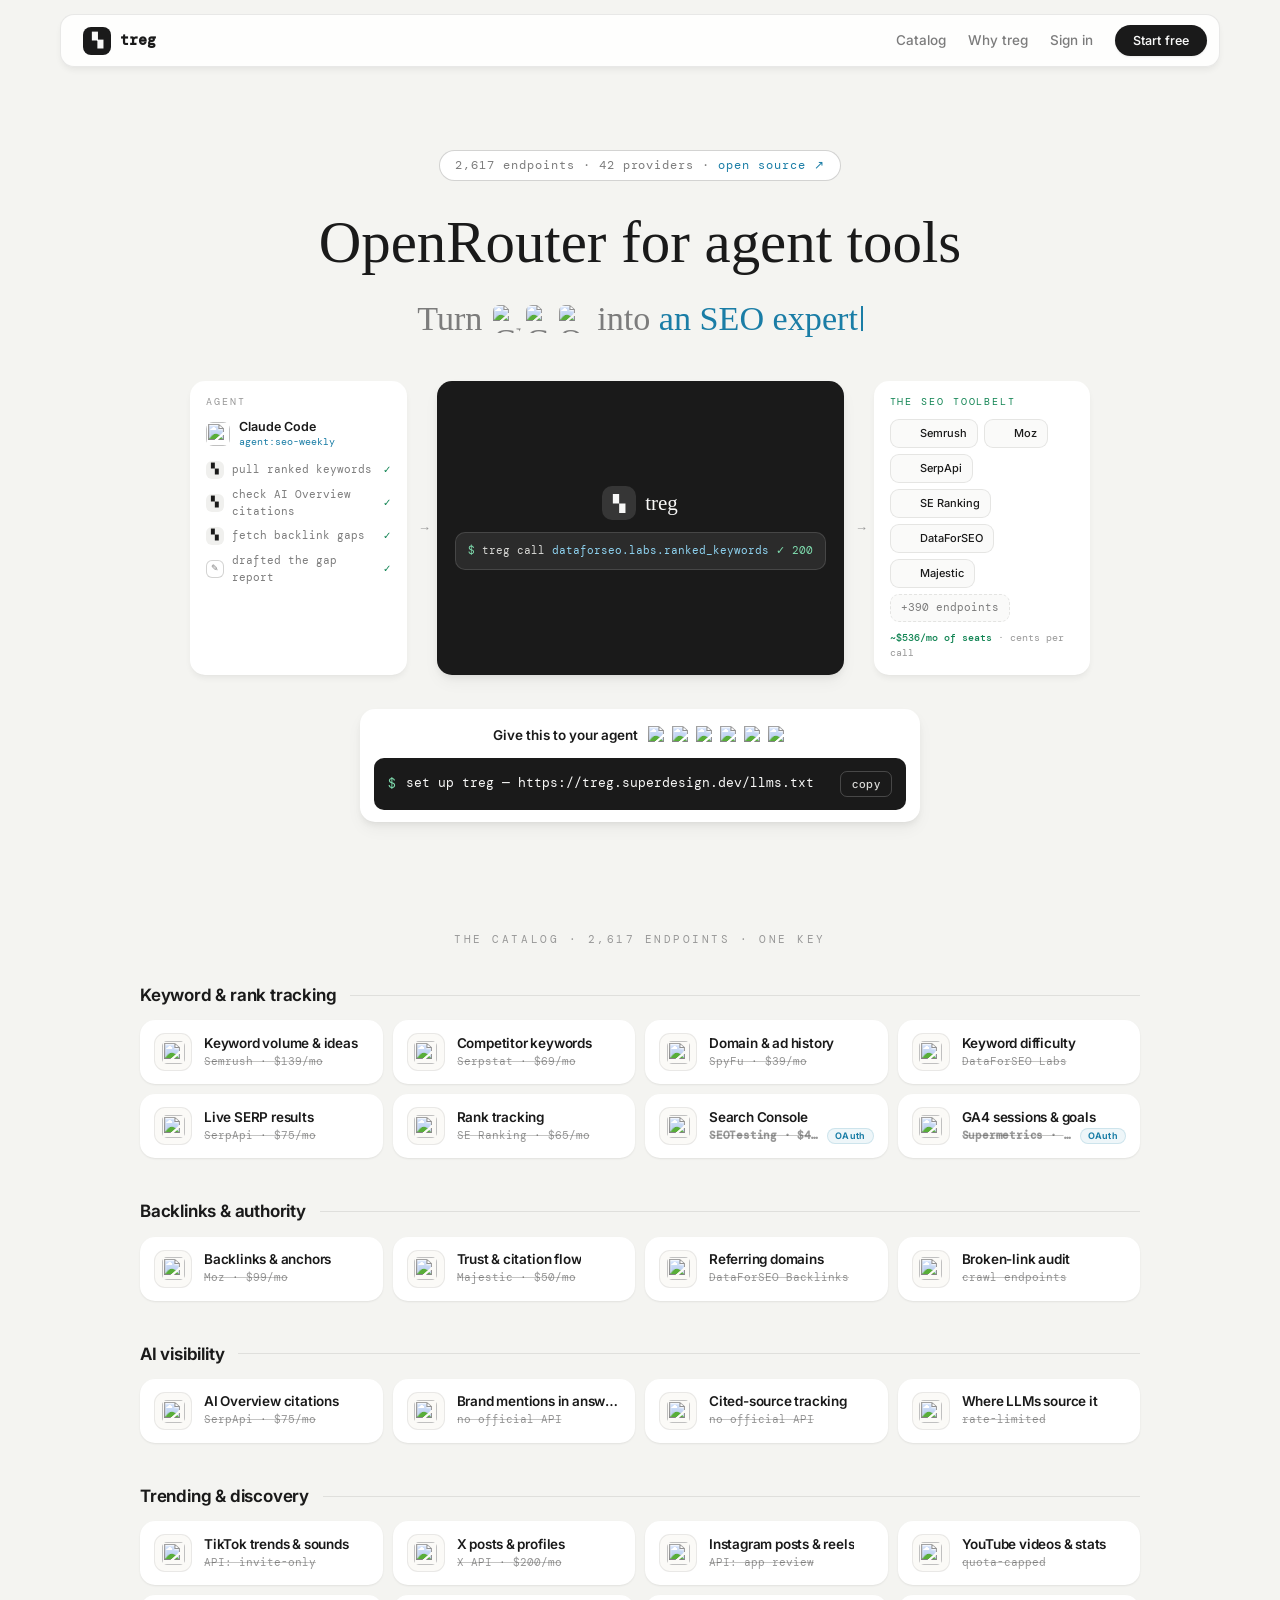
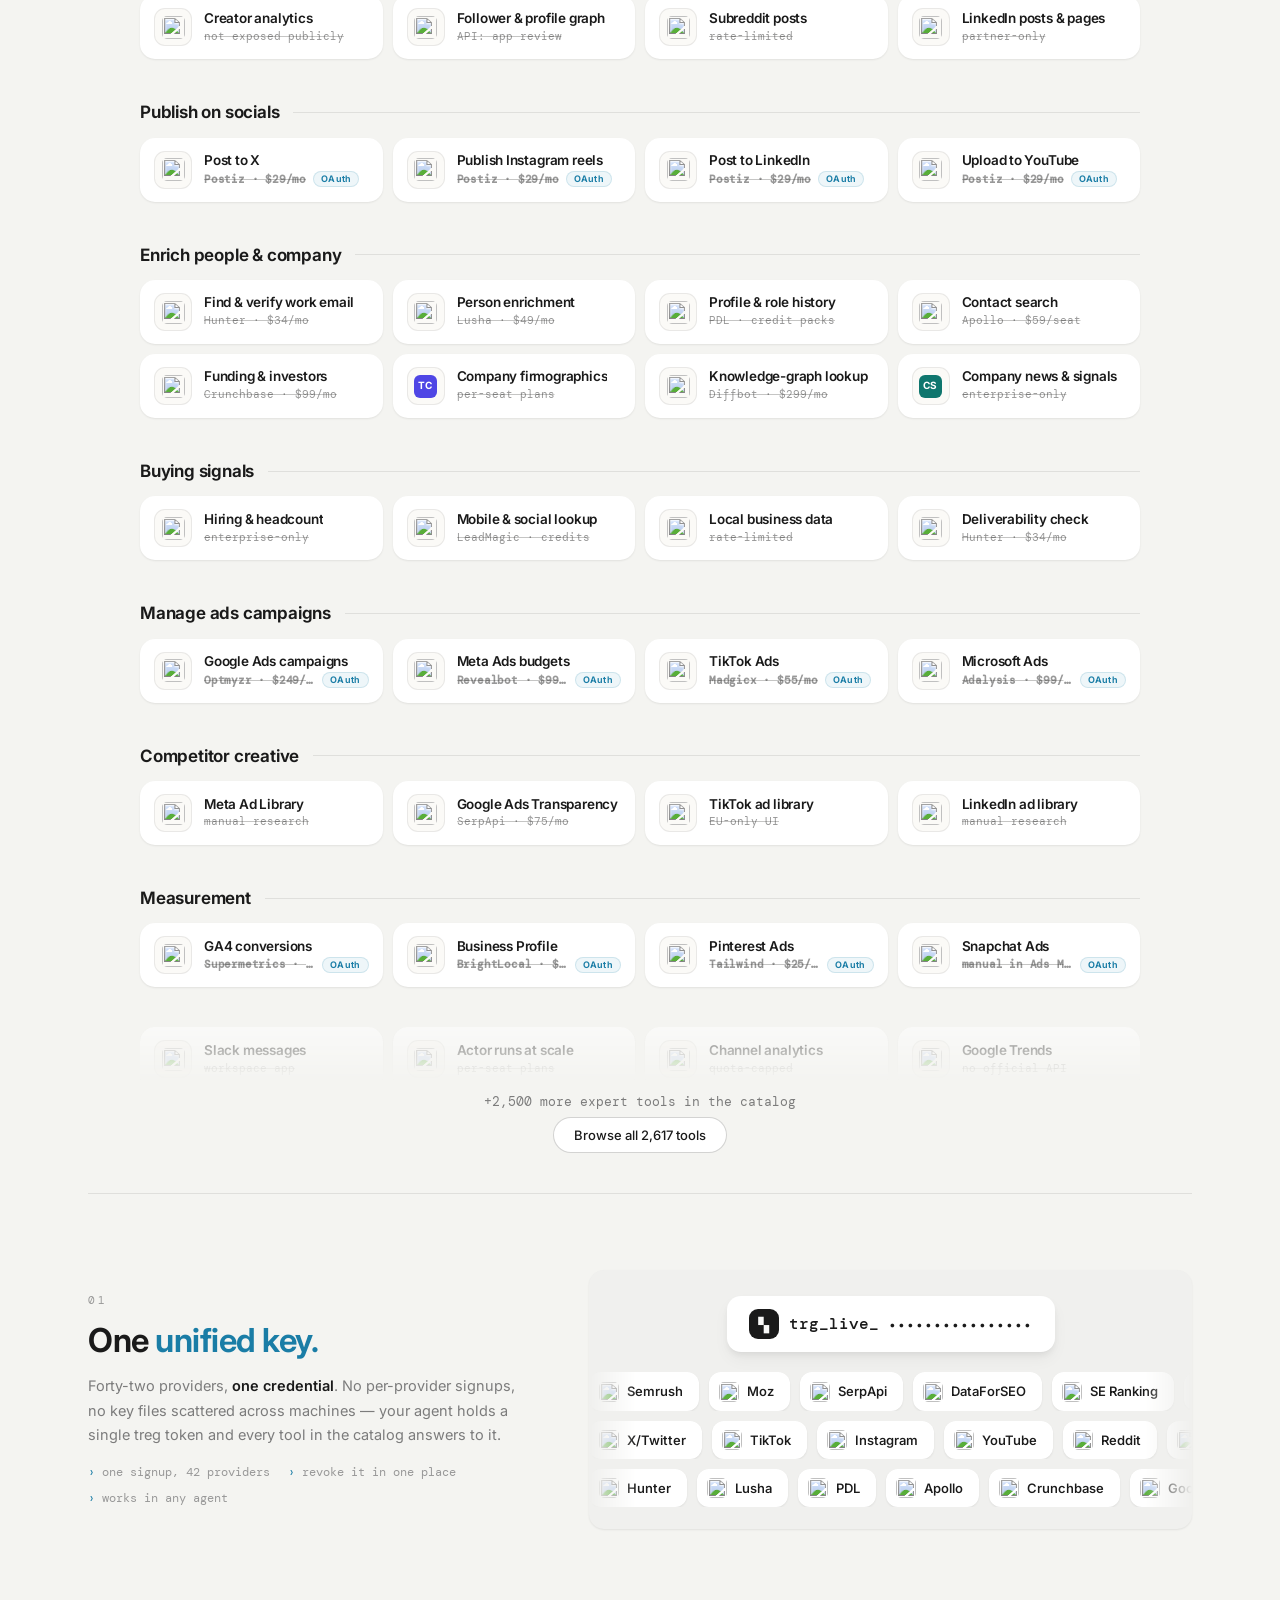
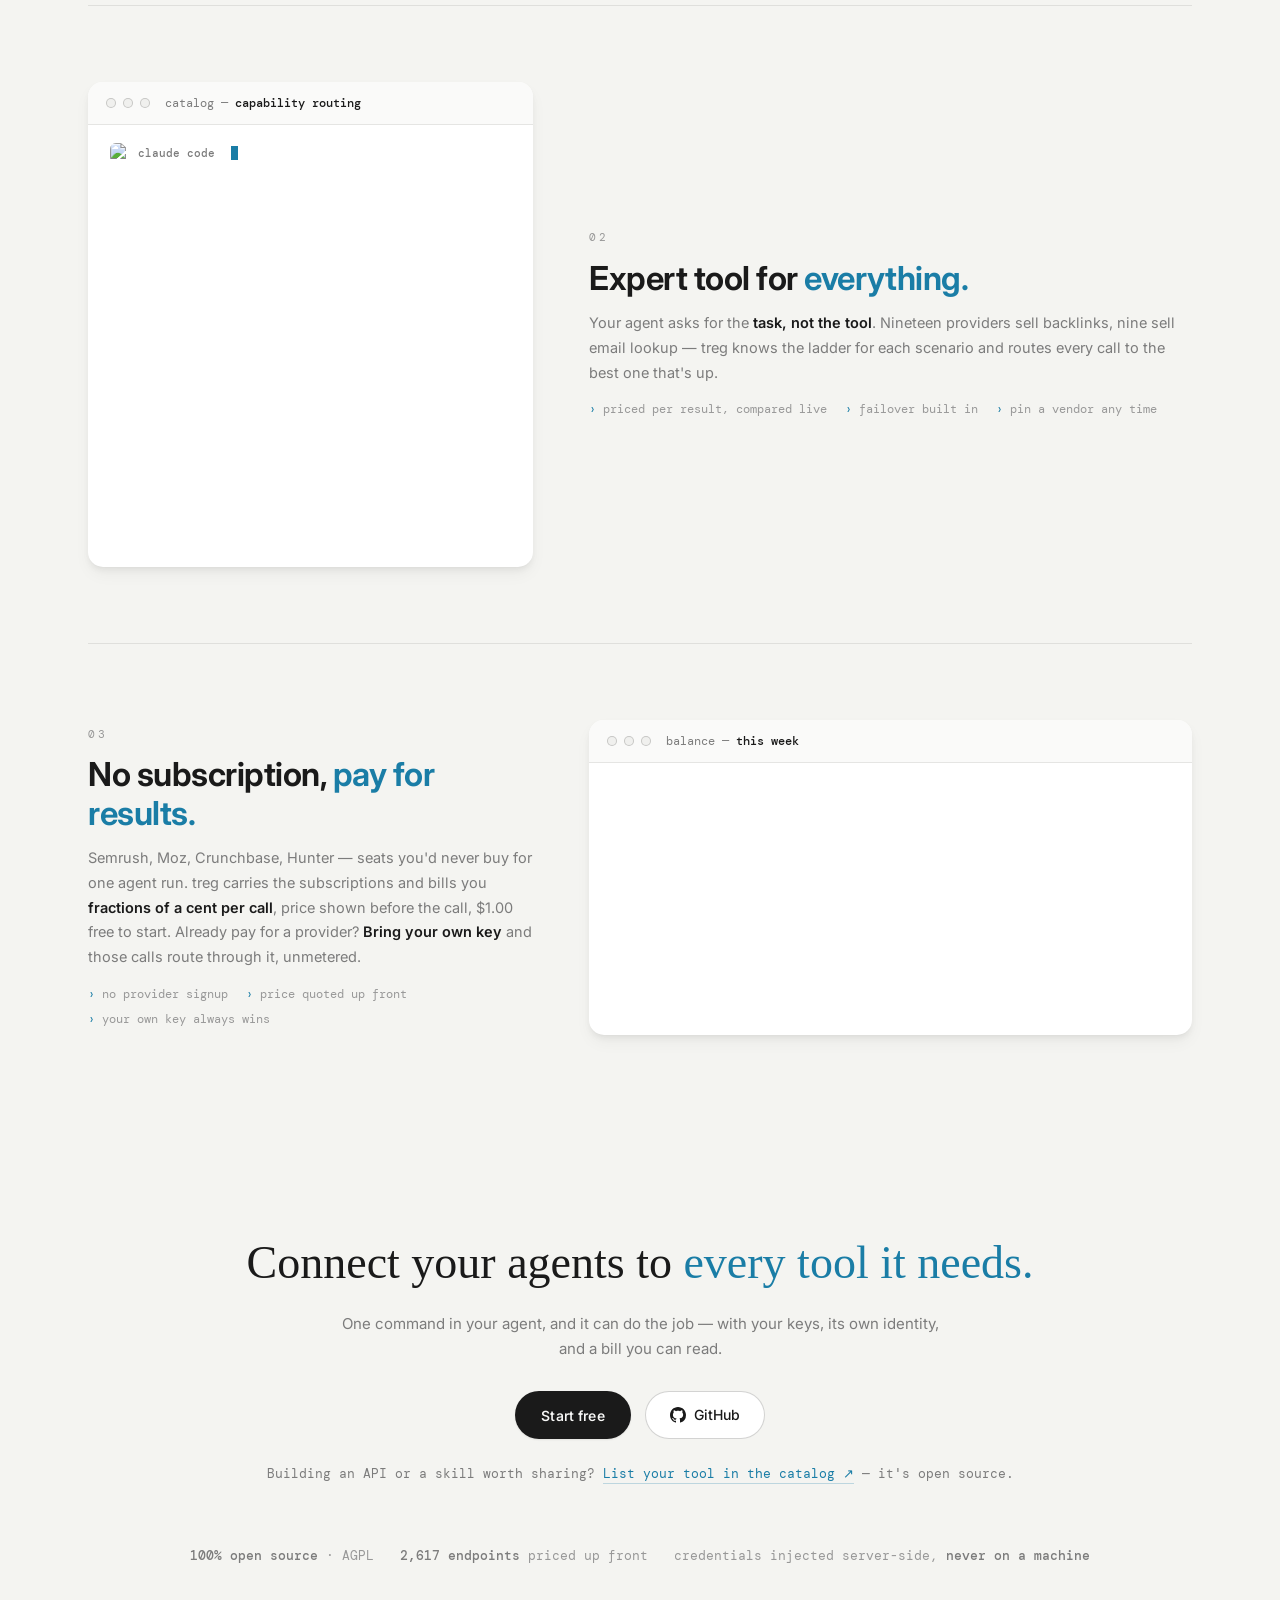
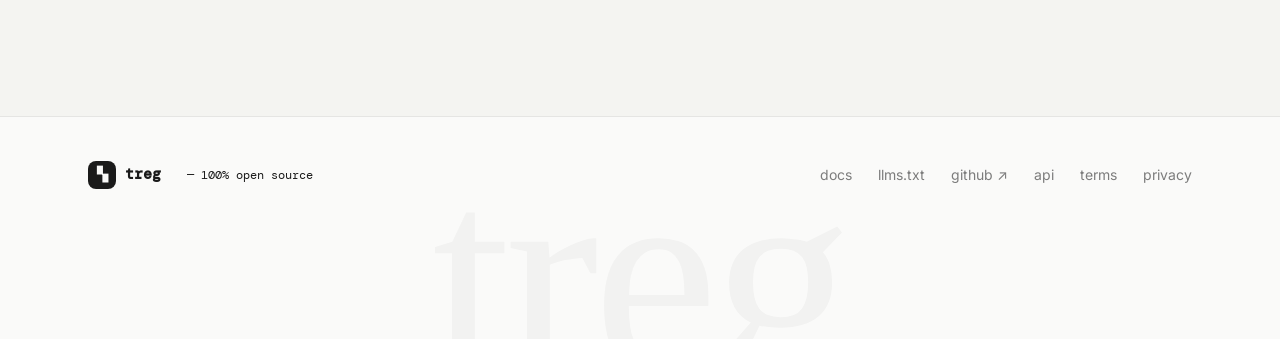
==== src/treg/web/landing.html @ 9cafa9f4 "feat(landing): category-first hero — 'OpenRouter for agent tools' Team feedback: the outcome headlin" ====
<!doctype html>
<html lang="en">
<head>
<meta charset="utf-8"/>
<meta name="viewport" content="width=device-width,initial-scale=1"/>
<title>treg — turn your coding agent into an SEO expert, a media buyer, an SDR</title>
<meta name="description" content="Give your agent the tool catalog for the job. 2,617 endpoints across 42 providers — premium SEO, social, enrichment and ads data, pay as you go. Plus your own keys &amp; skills, and an identity per agent."/>
<link rel="icon" type="image/svg+xml" href="/favicon.svg"/>
<link rel="preconnect" href="https://fonts.googleapis.com">
<link rel="preconnect" href="https://fonts.gstatic.com" crossorigin>
<link href="https://fonts.googleapis.com/css2?family=Geist+Pixel&family=Inter:wght@400;450;500;600;650;700&family=DM+Mono:ital,wght@0,400;0,500;1,400&display=swap" rel="stylesheet">
<style>
/* ================================================================
   treg landing v3 — ROLE PROPOSITION · LIGHT
   Skin: the platform's rows.gg-derived system, tokens lifted
   verbatim from index.html's RESTYLE block (light theme).
   Rules of the system: no brand accent — emphasis is ink, colour is
   reserved for status; sans everywhere, mono only for identifiers,
   commands and counts; Geist Pixel on the h1 only; cards are
   surfaces (shadow, not border); layered shadows, quick eases.
   ================================================================ */
:root{
  --bg:#f4f4f1; --surface:#fff; --panel:#fafaf9; --panel2:#f0f0ee;
  --ink:#1a1a1a; --muted:#7c7c7c; --muted2:#989898;
  --line:#2626231a; --line2:#25252233;
  --teal:#1a7da6;
  --green:#118453; --amber:#ba6603; --red:#c0362f;
  --inverse:#1a1a1a; --inverse-ink:#f8f8f7;
  --shadow-sm:0 1px 2px #00000014;
  --shadow-md:0 1px 2px -1px #0000000a,0 4px 6px -1px #0000000f;
  --shadow-lg:0 1px 2px -1px #0000000a,0 4px 6px -1px #0000000f,0 8px 16px #0000000a;
  --ease:cubic-bezier(.2,.72,.25,1); --ease-out:cubic-bezier(.22,1,.36,1);
  --r:15px; --rb:10px;
  --display:"Geist Pixel",Georgia,serif;
  --sans:"Suisse Intl","Inter","Segoe UI",system-ui,sans-serif;
  --mono:"DM Mono",ui-monospace,"SF Mono",Menlo,monospace;
}
*{box-sizing:border-box;min-width:0}
html,body{overflow-x:clip}
html{scroll-behavior:smooth}
body{margin:0;background:var(--bg);color:var(--ink);font-family:var(--sans);
  font-size:15px;line-height:1.55;-webkit-font-smoothing:antialiased}
a{color:var(--teal);text-decoration:none}
.wrap{max-width:1160px;margin:0 auto;padding:0 28px}
:focus-visible{outline:0;box-shadow:0 0 0 2px var(--bg),0 0 0 3.5px var(--ink)}

/* ---------- floating pill nav ---------- */
.navwrap{position:fixed;top:14px;left:0;right:0;z-index:50;padding:0 20px}
.nav{max-width:1160px;margin:0 auto;display:flex;align-items:center;gap:22px;
  background:rgba(255,255,255,.86);backdrop-filter:blur(14px);-webkit-backdrop-filter:blur(14px);
  border:1px solid var(--line);border-radius:14px;padding:10px 12px 10px 22px;
  box-shadow:var(--shadow-md)}
.brand{display:flex;align-items:center;gap:9px;font-family:var(--mono);font-weight:600;font-size:15px;color:var(--ink)}
.brand .glyph{display:grid;place-items:center;width:28px;height:28px;border-radius:8px;
  background:var(--inverse);color:var(--inverse-ink);font-size:14px}
.nav .links{margin-left:auto;display:flex;align-items:center;gap:22px}
.nav .links a{font-size:13.5px;font-weight:500;color:var(--muted);cursor:pointer}
.nav .links a:hover{color:var(--ink)}
@media(max-width:640px){.nav .links a.hidem{display:none}}

/* buttons — rows.gg: the primary is the inverse fill, emphasis is ink */
.candy{display:inline-block;font-family:var(--sans);font-weight:550;letter-spacing:.01em;
  color:var(--inverse-ink);background:var(--inverse);
  border:0;border-radius:999px;padding:12px 26px;font-size:14px;cursor:pointer;
  box-shadow:var(--shadow-sm);
  transition:box-shadow .24s var(--ease),transform .12s var(--ease-out)}
.candy:hover{box-shadow:var(--shadow-lg);transform:translateY(-1px)}
.candy.sm{padding:8px 18px;font-size:12.5px}
.ghostbtn{display:inline-flex;align-items:center;gap:8px;font-family:var(--sans);font-size:14px;
  font-weight:500;color:var(--ink);background:var(--surface);border:1px solid var(--line2);
  border-radius:999px;padding:12px 24px;cursor:pointer;
  transition:border-color .12s var(--ease),box-shadow .24s var(--ease)}
.ghostbtn:hover{border-color:var(--muted);box-shadow:var(--shadow-sm)}

/* ================================================================
   HERO
   ================================================================ */
.hero{padding:150px 0 0;text-align:center;position:relative}
.kicker{display:inline-block;font-family:var(--mono);font-size:12px;letter-spacing:.08em;
  color:var(--muted);border:1px solid var(--line2);border-radius:999px;padding:5px 15px;
  background:var(--surface)}
.kicker a{color:var(--teal)}
.hero-h1{font-family:var(--display);font-weight:400;letter-spacing:0;margin:28px 0 0;
  font-size:clamp(30px,4.6vw,60px);line-height:1.16;position:relative;z-index:2}
.hero-h1 .l2{font-size:.58em;display:inline-block;margin-top:.42em;color:var(--muted)}
.hero-h1 .l2 .grad{color:var(--muted)}
.grad{color:var(--ink)}
.grad2{color:var(--teal)}
p.sub{font-size:15px;line-height:1.65;color:var(--muted);max-width:620px;margin:22px auto 0}
p.sub b{color:var(--ink);font-weight:600}

/* — the agent icons: a static row, one after another — */
.agentslot{display:inline-flex;vertical-align:bottom;height:1.16em;
  align-items:center;gap:.14em;margin:0 .06em}
.agentslot img{width:.82em;height:.82em;border-radius:.18em;object-fit:contain;flex:none}

/* — the role wheel — */
.roleslot{display:inline-block;height:1.16em;overflow:hidden;vertical-align:bottom;
  position:relative;transition:width .55s var(--ease-out)}
.roleslot .rw{display:flex;flex-direction:column;align-items:flex-start;
  transition:transform .62s var(--ease-out)}
.roleslot .ri{height:1.16em;flex:none;white-space:nowrap;transition:opacity .4s;text-align:left}
.roleslot .ri:not(.on){opacity:.25}
.h1cursor{display:inline-block;width:.055em;height:.74em;background:var(--teal);
  vertical-align:baseline;margin-left:.06em;transform:translateY(.03em);
  animation:blink 1.15s steps(1) infinite}
@keyframes blink{50%{opacity:0}}

/* — hero scene: agent → treg → the role's toolbelt — */
.scene{margin:36px auto 0;max-width:900px;position:relative;z-index:2;
  display:grid;grid-template-columns:minmax(0,1fr) auto minmax(0,1fr);gap:30px;
  align-items:stretch;text-align:left}
.hcell{border-radius:var(--r);padding:14px 16px;position:relative;
  background:var(--surface);box-shadow:var(--shadow-md);
  display:flex;flex-direction:column;gap:9px}
.hcell:not(:last-child)::after{content:"→";position:absolute;right:-22px;top:50%;
  transform:translateY(-50%);color:var(--muted2);font-family:var(--mono);font-size:13px;z-index:2}
.hcell .sl{font-family:var(--mono);font-size:9.5px;letter-spacing:.2em;text-transform:uppercase;color:var(--muted2)}
.hcell.tools .sl{color:var(--green)}
.aghead{display:flex;align-items:center;gap:9px;font-size:12.5px;color:var(--ink)}
.aghead img{width:24px;height:24px;flex:none;border-radius:7px}
.aghead b{font-weight:600;display:block;line-height:1.25}
.aghead i{font-style:normal;display:block;font-family:var(--mono);font-size:10px;color:var(--teal);line-height:1.4}
.hsteps{display:flex;flex-direction:column;gap:1px}
.hst{font-family:var(--mono);font-size:11px;color:var(--muted);display:flex;align-items:center;gap:8px;
  padding:3px 0;opacity:0;transform:translateY(6px);
  transition:opacity .4s var(--ease-out),transform .4s var(--ease-out)}
.hst.in{opacity:1;transform:none}
.hst .tg{width:18px;height:18px;border-radius:6px;background:var(--panel2);color:var(--ink);
  display:grid;place-items:center;font-size:9.5px;flex:none}
.hst .ag2{width:18px;height:18px;border-radius:6px;background:var(--surface);border:1px solid var(--line2);
  color:var(--muted);display:grid;place-items:center;font-size:9px;flex:none}
.hst i{font-style:normal;color:var(--green);font-size:10px;margin-left:auto;flex:none}
/* middle: the treg core — the one inverse card on the page */
.hcell.mid{justify-content:center;gap:12px;padding:18px;
  background:var(--inverse);color:var(--inverse-ink);box-shadow:var(--shadow-lg)}
.hcore{display:flex;align-items:center;justify-content:center;gap:9px}
.hcore .glyph{width:34px;height:34px;border-radius:10px;background:#ffffff1f;color:var(--inverse-ink);
  display:grid;place-items:center;font-size:16px}
.hcore b{font-family:var(--display);font-size:21px;color:var(--inverse-ink);font-weight:400}
.hcli{background:#ffffff14;border:1px solid #ffffff1f;border-radius:var(--rb);
  padding:9px 12px;font-family:var(--mono);font-size:10.5px;color:#d9d9d6;line-height:1.7;
  white-space:nowrap;overflow:hidden;text-overflow:ellipsis}
.hcli .ps{color:#7fdcae} .hcli .cy{color:#8fd4f2} .hcli .okc{color:#7fdcae}
.htoolrow{display:flex;flex-wrap:wrap;gap:6px;align-content:flex-start}
.htool{display:flex;align-items:center;gap:7px;font-family:var(--sans);font-weight:500;
  font-size:11px;color:var(--ink);
  border:1px solid var(--line);border-radius:9px;padding:5px 10px 5px 6px;background:var(--panel);
  opacity:0;transform:translateY(6px);transition:opacity .4s var(--ease-out),transform .4s var(--ease-out)}
.htool.in{opacity:1;transform:none}
.htool img{width:16px;height:16px;border-radius:4px;object-fit:contain;flex:none}
.htool.more{color:var(--muted);border-style:dashed;padding:5px 10px;font-family:var(--mono);font-weight:400;font-size:10.5px}
.hfoot{margin-top:auto;font-family:var(--mono);font-size:9.5px;color:var(--muted2)}
.hfoot b{color:var(--green);font-weight:500}

/* ---------- give-this-to-your-agent box ---------- */
.givebox{max-width:560px;margin:34px auto 0;border-radius:var(--r);position:relative;z-index:2;
  background:var(--surface);box-shadow:var(--shadow-lg);padding:14px 14px 12px}
.givebox .gb-h{display:flex;align-items:center;justify-content:center;gap:10px;
  font-size:13.5px;font-weight:600;color:var(--ink);padding:2px 4px 12px}
.givebox .gb-h .agicons{display:flex;gap:5px}
.givebox .gb-h img{width:19px;height:19px;display:block}
/* the command pane is code, so it keeps the inverse (terminal) surface */
.givebox .gb-cmd{display:flex;align-items:center;gap:10px;background:var(--inverse);border-radius:var(--rb);
  padding:13px 14px;text-align:left}
.givebox .gb-cmd .ps{color:#7fdcae;flex:none;font-size:13px;font-family:var(--mono)}
.givebox .gb-cmd code{font-family:var(--mono);font-size:12.5px;color:var(--inverse-ink);
  white-space:nowrap;overflow-x:auto;scrollbar-width:none;flex:1}
.givebox .gb-cmd code::-webkit-scrollbar{display:none}
.givebox .gb-cmd button{flex:none;border:1px solid #ffffff33;background:transparent;
  color:#d9d9d6;font-family:var(--sans);font-weight:500;font-size:11px;letter-spacing:.04em;
  border-radius:7px;padding:5px 11px;cursor:pointer;transition:color .12s,border-color .12s}
.givebox .gb-cmd button:hover{color:#fff;border-color:#ffffff66}
.givebox .gb-cmd button.done{color:#7fdcae;border-color:#7fdcae66}

/* ================================================================
   ROLE CATALOGS — every toolbelt laid out, section after section
   ================================================================ */
.roles{position:relative;margin-top:110px}
.seclab{text-align:center;font-family:var(--mono);font-size:10.5px;letter-spacing:.24em;
  text-transform:uppercase;color:var(--muted2)}
.catwrap{max-width:1000px;margin:34px auto 0}
/* the sub-section IS the header now — reference-style: bold title, hairline runs on */
.pcat{font-weight:650;font-size:17px;letter-spacing:-.2px;
  color:var(--ink);display:flex;align-items:baseline;gap:14px;margin:40px 0 12px}
.pcat::after{content:"";height:1px;background:var(--line);flex:1;align-self:center}
.pcat:first-of-type{margin-top:0}
.pgrid{display:grid;grid-template-columns:repeat(4,minmax(0,1fr));gap:10px}
/* a card is a surface, not a box — shadow at rest, deeper on hover, no translate */
.pcard{border-radius:var(--r);padding:13px 14px;background:var(--surface);
  box-shadow:var(--shadow-sm);display:flex;align-items:center;gap:12px;
  transition:box-shadow .24s var(--ease)}
.pcard:hover{box-shadow:var(--shadow-lg)}
/* near-white logo tile: brand marks are drawn for white — same rule as the app */
.pcard .ph{display:grid;place-items:center;width:38px;height:38px;flex:none;border-radius:11px;
  background:#fbfaf7;border:1px solid rgba(0,0,0,.07)}
.pcard .ph img{width:23px;height:23px;border-radius:5px;object-fit:contain}
.pcard .ph .pi{width:23px;height:23px;border-radius:6px;display:grid;place-items:center;
  color:#fff;font-size:10px;font-weight:700;letter-spacing:.02em}
.pcard .pt{min-width:0;display:flex;flex-direction:column;gap:2px}
.pcard .pt span{font-weight:600;font-size:13.5px;color:var(--ink);
  line-height:1.25;letter-spacing:-.2px;white-space:nowrap;overflow:hidden;text-overflow:ellipsis}
.pcard s{font-family:var(--mono);font-size:10.5px;color:var(--muted2);
  text-decoration-color:#26262344;white-space:nowrap;overflow:hidden;text-overflow:ellipsis}
/* OAuth cards use the same grammar as every other card:
   struck price of the tool you'd otherwise pay, then a small OAuth tag */
.pcard .row2{display:flex;align-items:center;gap:7px;min-width:0}
.pcard .row2 s{flex:0 1 auto}
.oatag{flex:none;font-family:var(--sans);font-size:9px;font-weight:650;letter-spacing:.03em;
  color:var(--teal);background:#1a7da612;border:1px solid #1a7da628;
  border-radius:99px;padding:.5px 7px;line-height:1.5}
/* the catalog trails off — a ghost row fading out, then the +N line */
.morewrap{margin-top:40px;pointer-events:none;
  -webkit-mask-image:linear-gradient(180deg,rgba(0,0,0,.5) 0%,transparent 88%);
  mask-image:linear-gradient(180deg,rgba(0,0,0,.5) 0%,transparent 88%)}
.moreline{text-align:center;margin-top:-4px;font-family:var(--mono);font-size:12.5px;
  color:var(--muted);line-height:2.4}
.ghostbtn.sm{padding:9px 20px;font-size:13px;pointer-events:auto}

/* ================================================================
   BENEFITS — four, each with a real artifact
   ================================================================ */
.bens{padding:40px 0 0}
.ben{display:grid;grid-template-columns:minmax(0,.85fr) minmax(0,1.15fr);gap:56px;align-items:center;
  padding:76px 0;border-top:1px solid var(--line)}
.ben.flip .bentext{order:2}
.bennum{font-family:var(--mono);font-size:11px;letter-spacing:.24em;color:var(--muted2)}
.ben h3{font-weight:650;font-size:clamp(24px,2.7vw,33px);
  line-height:1.18;margin:12px 0 0;letter-spacing:-.015em}
.ben h3 i{font-style:normal;color:var(--teal)}
.ben p{font-size:14.5px;line-height:1.7;color:var(--muted);margin:14px 0 0}
.ben p b{color:var(--ink);font-weight:600}
.benmeta{margin-top:16px;font-family:var(--mono);font-size:11.5px;color:var(--muted2);
  display:flex;gap:8px 18px;flex-wrap:wrap}
.benmeta span::before{content:"› ";color:var(--teal)}

/* artifact chrome (shared window look) — a raised surface with a chrome bar */
.win{border-radius:var(--r);overflow:hidden;background:var(--surface);box-shadow:var(--shadow-lg)}
.wbar{display:flex;align-items:center;gap:7px;padding:12px 18px;border-bottom:1px solid var(--line);
  background:var(--panel)}
.wbar i{width:10px;height:10px;border-radius:99px;background:var(--panel2);border:1px solid var(--line2)}
.wt{margin-left:8px;font-family:var(--mono);font-size:12px;color:var(--muted)}
.wt b{color:var(--ink);font-weight:500}
.wf{padding:12px 20px;border-top:1px solid var(--line);text-align:center;
  font-family:var(--mono);font-size:11.5px;color:var(--green);background:var(--panel)}

/* 01 — one unified key: the key pill over sliding provider rows */
.keywall{border-radius:var(--r);background:var(--panel2);padding:26px 0 22px;
  display:flex;flex-direction:column;gap:20px;overflow:hidden;box-shadow:var(--shadow-sm)}
.kw-key{align-self:center;display:flex;align-items:center;gap:10px;
  background:var(--surface);border-radius:14px;padding:13px 22px;box-shadow:var(--shadow-lg)}
.kw-key .kg{display:grid;place-items:center;width:30px;height:30px;border-radius:9px;
  background:var(--inverse);color:var(--inverse-ink);font-size:14px}
.kw-key code{font-family:var(--mono);font-size:16px;color:var(--ink);font-weight:500}
.kw-key .kdots{color:var(--ink);letter-spacing:2px;font-size:12px;transform:translateY(1px)}
.kw-rows{display:flex;flex-direction:column;gap:10px;
  -webkit-mask-image:linear-gradient(90deg,transparent,#000 8%,#000 92%,transparent);
  mask-image:linear-gradient(90deg,transparent,#000 8%,#000 92%,transparent)}
.kw-row{overflow:hidden}
.kw-track{display:flex;gap:10px;width:max-content;animation:kwslide 36s linear infinite}
.kw-track.rev{animation-direction:reverse}
@keyframes kwslide{to{transform:translateX(-50%)}}
.kw-chip{display:flex;align-items:center;gap:8px;background:var(--surface);border-radius:12px;
  padding:9px 16px 9px 10px;box-shadow:var(--shadow-sm);flex:none;
  font-weight:550;font-size:13px;color:var(--ink);white-space:nowrap}
.kw-chip img{width:20px;height:20px;border-radius:5px;object-fit:contain}

/* 03 — capability routing (scripted: ask → match → options pop → scan → pick) */
.cap{padding:8px 20px 12px}
.cap-req{display:flex;align-items:center;gap:8px;padding:10px 2px 12px;font-size:12.5px;min-height:42px}
.cap-req img{width:20px;height:20px;border-radius:6px;flex:none}
.cap-req b{font-family:var(--mono);font-weight:500;font-size:11px;color:var(--muted);flex:none}
.cap-req code{font-family:var(--mono);font-size:12.5px;color:var(--ink);white-space:nowrap;overflow:hidden}
.capcaret{width:7px;height:14px;background:var(--teal);flex:none;
  animation:blink 1.1s steps(1) infinite}
.cap-h{display:flex;align-items:baseline;gap:12px;padding:8px 2px 10px;border-bottom:1px solid var(--line);
  opacity:0;transform:translateY(6px);transition:opacity .4s var(--ease-out),transform .4s var(--ease-out)}
.cap-h.in{opacity:1;transform:none}
.cap-t{font-weight:600;font-size:14px;color:var(--ink)}
.cap-n{margin-left:auto;font-family:var(--mono);font-size:11px;color:var(--muted2)}
.cap-row{display:flex;align-items:center;gap:10px;padding:10px 8px;margin:0 -8px;font-size:13px;
  border-radius:9px;opacity:0;transform:translateY(8px);
  transition:opacity .35s var(--ease-out),transform .35s var(--ease-out),background-color .25s var(--ease)}
.cap-row.in{opacity:1;transform:none}
.cap-row+.cap-row{border-top:1px solid var(--line)}
.cap-row.scan{background:var(--panel2)}
/* the winner is unmistakable: green ring + lift, and the rest fall back */
.cap-row.picked{background:#11845310;box-shadow:0 0 0 1.6px var(--green),var(--shadow-md);
  transform:scale(1.015);position:relative;z-index:1}
.cap.done .cap-row.in:not(.picked){opacity:.42}
.cap.done .cap-row.dim.in{opacity:.3}
.cap.done .cap-pick{animation:pickpop .45s var(--ease-out)}
@keyframes pickpop{0%{transform:scale(.6);opacity:0}60%{transform:scale(1.12)}100%{transform:scale(1)}}
.cap-row b{font-weight:600;color:var(--ink)}
.cap-row code{font-family:var(--mono);font-size:11.5px;color:var(--muted)}
.cap-row.dim.in{opacity:.55}
/* the verdict chips appear only at pick time */
.cap-pick,.cap-warn{opacity:0;transform:scale(.85);transition:opacity .3s var(--ease-out),transform .3s var(--ease-out)}
.cap.done .cap-pick,.cap.done .cap-warn{opacity:1;transform:none}
.cap-ok{opacity:0;transition:opacity .3s var(--ease-out)}
.cap.done .cap-ok{opacity:1}
/* the answer, back in the chat — the loop closes where it started */
.cap-res{display:flex;align-items:center;gap:9px;margin:10px 2px 4px;padding:9px 13px;
  background:#11845309;border:1px solid #1184532b;border-radius:10px;
  font-family:var(--mono);font-size:11.5px;color:var(--ink);
  opacity:0;transform:translateY(6px);transition:opacity .4s var(--ease-out),transform .4s var(--ease-out)}
.cap-res .cr-arr{color:var(--green);flex:none}
.cap-res b{color:var(--green);font-weight:500}
.cap.done .cap-res{opacity:1;transform:none}
/* row status spans: only the one the scenario assigns is shown */
.cap-row .cap-pick,.cap-row .cap-ok,.cap-row .cap-warn{display:none}
.cap-row[data-st=pick] .cap-pick{display:inline-block}
.cap-row[data-st=ok] .cap-ok{display:inline}
.cap-row[data-st=warn] .cap-warn{display:inline}
#capwf{opacity:0;transition:opacity .45s var(--ease-out)}
#capwf.in{opacity:1}
.cap-logo{display:grid;place-items:center;width:28px;height:28px;border-radius:8px;flex:none;
  background:#fbfaf7;border:1px solid rgba(0,0,0,.07)}
.cap-logo img{width:17px;height:17px;border-radius:4px;object-fit:contain}
.cap-pick{margin-left:auto;flex:none;font-size:10px;font-weight:600;letter-spacing:.03em;
  color:var(--green);background:#11845314;border:1px solid #1184532b;border-radius:99px;padding:2px 9px}
.cap-ok{margin-left:auto;color:var(--green);font-size:12px}
.cap-warn{margin-left:auto;font-family:var(--mono);font-size:10.5px;color:var(--amber)}

/* 04 — your org's shelf: scan → found → your cards drop into the catalog */
.shelf{padding:12px 20px 16px}
.sh-cmd{display:flex;align-items:center;gap:9px;background:var(--inverse);border-radius:var(--rb);
  padding:10px 13px;font-family:var(--mono);font-size:12px;min-height:38px}
.sh-cmd .shp{color:#7fdcae;flex:none}
.sh-cmd code{color:var(--inverse-ink);white-space:nowrap;overflow:hidden}
.sh-found{padding:8px 4px 2px;font-family:var(--mono);font-size:10.5px;color:var(--muted);
  display:flex;flex-direction:column;gap:2px;min-height:52px}
.shf{opacity:0;transform:translateY(5px);transition:opacity .3s var(--ease-out),transform .3s var(--ease-out)}
.shf.in{opacity:1;transform:none}
.sh-grid{display:grid;grid-template-columns:repeat(2,minmax(0,1fr));gap:9px;margin-top:8px}
.pcard.mini{padding:10px 12px;gap:10px;position:relative;box-shadow:var(--shadow-sm)}
.pcard.mini .ph{width:32px;height:32px;border-radius:9px}
.pcard.mini .ph img{width:19px;height:19px}
.pcard.mini .ph .pi{width:19px;height:19px;font-size:11px;border-radius:5px;display:grid;place-items:center;color:#fff}
.pcard.mini .pt span{font-size:12.5px}
.pcard.mini s,.pcard.mini em{font-family:var(--mono);font-size:10px;font-style:normal;
  white-space:nowrap;overflow:hidden;text-overflow:ellipsis}
.pcard.mini s{color:var(--muted2);text-decoration:none}
.pcard.mini em.m2{color:var(--green)}
/* the yours badge */
.yb{position:absolute;top:-7px;right:10px;font-size:9px;font-weight:650;letter-spacing:.04em;
  color:#fff;background:var(--teal);border-radius:99px;padding:1.5px 8px;
  opacity:0;transform:scale(.7);transition:opacity .3s var(--ease-out),transform .3s var(--ease-out)}
.shelf.owned .yb,.yb.on{opacity:1;transform:none}
.sh-slot .yb{opacity:0;transform:scale(.7)}
.shelf.dropped .sh-slot .yb{opacity:1;transform:none;transition-delay:.25s}
/* semrush price flip */
#shsem .m2{display:none}
.shelf.owned #shsem .m1{display:none}
.shelf.owned #shsem .m2{display:block}
.shelf.owned #shsem{box-shadow:0 0 0 1.6px var(--teal),var(--shadow-md)}
/* empty slots that get filled */
.sh-slot{position:relative;border:1.5px dashed var(--line2);border-radius:var(--r);min-height:52px;
  display:grid;place-items:center}
.sh-slot .ghosttxt{font-family:var(--mono);font-size:10.5px;color:var(--muted2);
  transition:opacity .25s}
.sh-slot .pcard{position:absolute;inset:0;opacity:0;transform:translateY(-14px) scale(.92);
  transition:opacity .4s var(--ease-out),transform .4s var(--ease-out)}
.shelf.dropped .sh-slot{border-color:transparent}
.shelf.dropped .sh-slot .ghosttxt{opacity:0}
.shelf.dropped .sh-slot .pcard{opacity:1;transform:none}
#shwf{opacity:0;transition:opacity .45s var(--ease-out)}
#shwf.in{opacity:1}

/* 02 — price ledger */
.ledger{padding:6px 20px 12px}
.lrow{display:grid;grid-template-columns:minmax(0,1fr) auto;gap:14px;align-items:center;
  padding:11px 2px;font-size:12.5px;opacity:0;transform:translateY(7px);
  transition:opacity .35s var(--ease-out),transform .35s var(--ease-out)}
.lrow+.lrow{border-top:1px solid var(--line)}
.lrow.in{opacity:1;transform:none}
.lrow .n{display:flex;align-items:center;gap:9px;min-width:0}
.lrow .n img{width:18px;height:18px;border-radius:5px;object-fit:contain;flex:none}
.lrow .n b{font-weight:550;color:var(--ink);white-space:nowrap;overflow:hidden;text-overflow:ellipsis}
/* the price kill: the seat price arrives dark and alive, then the strike
   draws through it and the per-call price pops in */
.lrow .pr{display:inline-flex;align-items:center;gap:10px;
  color:var(--green);font-family:var(--mono);font-size:11.5px;white-space:nowrap}
.lrow .pr s{position:relative;text-decoration:none;color:var(--ink);font-size:12.5px;
  margin-right:9px;transition:color .35s var(--ease)}
.lrow .pr s::after{content:"";position:absolute;left:-2px;right:-2px;top:50%;height:1.6px;
  background:var(--red);transform:scaleX(0);transform-origin:left center;
  transition:transform .38s var(--ease)}
.lrow.flip .pr s{color:var(--muted2)}
.lrow.flip .pr s::after{transform:scaleX(1)}
.lrow .pr em{font-style:normal;color:var(--green);opacity:0;transform:scale(.8);
  transition:opacity .32s var(--ease-out),transform .32s var(--ease-out)}
.lrow.flip .pr em{opacity:1;transform:none}
.pr em.oa{display:inline-flex;align-items:center;gap:7px}
.oachip{font-family:var(--sans);font-size:9.5px;font-weight:600;letter-spacing:.03em;
  color:var(--teal);background:#1a7da614;border:1px solid #1a7da62b;border-radius:99px;padding:1px 8px;line-height:1.5}
#lwf{opacity:0;transition:opacity .45s var(--ease-out)}
#lwf.in{opacity:1}

/* ================================================================
   CLOSE
   ================================================================ */
.close{text-align:center;padding:110px 0 0;position:relative}
.close h2{font-family:var(--display);font-weight:400;font-size:clamp(28px,3.6vw,46px);
  line-height:1.15;margin:16px 0 0}
.listyours{margin-top:26px;font-family:var(--mono);font-size:12.5px;color:var(--muted)}
.listyours a{color:var(--teal);border-bottom:1px solid #1a7da640;padding-bottom:1px}
.listyours a:hover{border-bottom-color:var(--teal)}
.trustline{margin-top:62px;font-family:var(--mono);font-size:12.5px;color:var(--muted2);
  display:flex;gap:10px 26px;justify-content:center;flex-wrap:wrap}
.trustline b{color:var(--muted);font-weight:500}

footer{margin-top:150px;border-top:1px solid var(--line);position:relative;overflow:hidden;background:var(--panel)}
.foot-in{display:flex;align-items:center;gap:26px;flex-wrap:wrap;padding:44px 28px 150px;position:relative;z-index:1;
  max-width:1160px;margin:0 auto}
.foot-in a{color:var(--muted);font-size:14px} .foot-in a:hover{color:var(--ink)}
.foot-in .sp{flex:1}
.watermark{position:absolute;bottom:-.28em;left:50%;transform:translateX(-50%);
  font-family:var(--display);font-size:clamp(120px,22vw,300px);line-height:1;color:#26262309;
  white-space:nowrap;pointer-events:none;user-select:none;letter-spacing:-.02em}

/* ---------- sign-in modal ---------- */
.scrim{position:fixed;inset:0;background:#1a1a1a8c;display:none;place-items:center;z-index:120;padding:20px;
  backdrop-filter:blur(6px)}
.scrim.open{display:grid}
.smodal{width:min(400px,94vw);background:var(--surface);border-radius:20px;padding:30px 28px;
  text-align:center;position:relative;box-shadow:var(--shadow-lg)}
.smodal .cls{position:absolute;top:12px;right:15px;background:none;border:0;color:var(--muted2);font-size:16px;cursor:pointer}
.smodal .cls:hover{color:var(--ink)}
.smodal h3{font-weight:650;font-size:22px;margin:4px 0 6px;letter-spacing:-.015em}
.smodal p{font-family:var(--mono);font-size:12px;color:var(--muted2);margin:0 0 18px}
.smodal .candy,.smodal .ghostbtn{width:100%;justify-content:center;margin-top:9px}
.smodal .div{display:flex;align-items:center;gap:10px;margin:16px 0 6px;color:var(--muted2);font-size:10.5px;
  letter-spacing:.12em;text-transform:uppercase}
.smodal .div::before,.smodal .div::after{content:"";flex:1;height:1px;background:var(--line)}
.smodal input{width:100%;margin-top:9px;background:var(--panel);border:1px solid var(--line2);color:var(--ink);
  border-radius:var(--rb);padding:11px 13px;font-family:var(--mono);font-size:13px;outline:none}
.smodal input:focus{border-color:var(--ink)}
.smodal .err{color:var(--red);font-size:11.5px;margin-top:10px;min-height:14px}

/* reveal */
.rv{opacity:0;transform:translateY(18px);transition:opacity .7s var(--ease-out),transform .7s var(--ease-out)}
.rv.show{opacity:1;transform:none}

@media (prefers-reduced-motion: reduce){
  *{animation:none!important;transition:none!important}
  .rv{opacity:1;transform:none}
  .hst,.htool{opacity:1;transform:none}
  .kw-track{animation:none}
}

/* ---------- responsive ---------- */
@media(max-width:900px){
  .scene{grid-template-columns:1fr;gap:26px;max-width:420px}
  .hcell:not(:last-child)::after{content:"↓";right:auto;left:50%;top:auto;bottom:-22px;transform:translateX(-50%)}
  .pgrid{grid-template-columns:repeat(2,minmax(0,1fr))}
  .ben{grid-template-columns:1fr;gap:26px;padding:56px 0}
  .ben.flip .bentext{order:0}
  .hero{padding:126px 0 0}
  .roles{margin-top:64px}
}
@media(max-width:560px){
  .pgrid{grid-template-columns:1fr}
  .hero-h1{font-size:29px}
}

</style>
</head>
<body>

<!-- floating pill nav -->
<div class="navwrap">
  <nav class="nav">
    <div class="brand"><span class="glyph">▚</span> treg</div>
    <div class="links">
      <a href="#catalog" class="hidem">Catalog</a>
      <a href="#why" class="hidem">Why treg</a>
      <a onclick="openSignin()">Sign in</a>
      <button class="candy sm" onclick="openSignin()">Start free</button>
    </div>
  </nav>
</div>

<!-- ================= HERO ================= -->
<section class="hero">
  <div class="wrap">
    <span class="kicker rv">2,617 endpoints · 42 providers · <a href="https://github.com/superdesigndev/tools-registry" target="_blank" rel="noopener">open source ↗</a></span>

    <h1 class="hero-h1 rv">
      <span class="grad">OpenRouter for agent tools</span><br>
      <span class="l2"><span class="grad">Turn</span>
      <span class="agentslot" id="agentslot"></span>
      <span class="grad">into</span>
      <span class="roleslot" id="roleslot"><span class="rw" id="rolewheel"></span></span><span class="h1cursor"></span></span>
    </h1>

    <!-- the story for the active role: agent → treg → toolbelt -->
    <div class="scene rv" id="scene">
      <div class="hcell">
        <div class="sl">agent</div>
        <div class="aghead"><img id="sc-agimg" src="" alt=""/><div><b id="sc-agname">Claude Code</b><i id="sc-agrole">agent:seo-weekly</i></div></div>
        <div class="hsteps" id="sc-steps"></div>
      </div>
      <div class="hcell mid">
        <div class="hcore"><span class="glyph">▚</span><b>treg</b></div>
        <div class="hcli" id="sc-cli"></div>
      </div>
      <div class="hcell tools">
        <div class="sl" id="sc-toollab">the seo toolbelt</div>
        <div class="htoolrow" id="sc-tools"></div>
        <div class="hfoot" id="sc-foot"></div>
      </div>
    </div>

    <!-- the CTA is a command, not a button -->
    <div class="givebox rv">
      <div class="gb-h">Give this to your agent
        <span class="agicons">
          <img src="https://unpkg.com/@lobehub/icons-static-png@latest/light/claudecode-color.png" alt="Claude Code" title="Claude Code" loading="lazy"/>
          <img src="https://unpkg.com/@lobehub/icons-static-png@latest/light/codex-color.png" alt="Codex" title="Codex" loading="lazy"/>
          <img src="https://unpkg.com/@lobehub/icons-static-png@latest/light/openclaw-color.png" alt="OpenClaw" title="OpenClaw" loading="lazy"/>
          <img src="https://unpkg.com/@lobehub/icons-static-png@latest/light/hermesagent.png" alt="Hermes" title="Hermes" loading="lazy"/>
          <img src="https://unpkg.com/@lobehub/icons-static-png@latest/light/opencode.png" alt="opencode" title="opencode" loading="lazy"/>
          <img src="https://unpkg.com/@lobehub/icons-static-png@latest/light/pi.png" alt="pi" title="pi" loading="lazy"/>
        </span>
      </div>
      <div class="gb-cmd">
        <span class="ps">$</span>
        <code id="cmd">set up treg — https://treg.superdesign.dev/llms.txt</code>
        <button id="copybtn" aria-label="Copy command">copy</button>
      </div>
    </div>
  </div>
</section>

<!-- ================= THE CATALOG — sub-sections only ================= -->
<section class="roles" id="catalog">
  <div class="wrap">
    <div class="seclab rv">the catalog · 2,617 endpoints · one key</div>
    <div class="catwrap">
          <div class="pcat rv">Keyword &amp; rank tracking</div>
          <div class="pgrid">
            <div class="pcard"><div class="ph"><img src="https://www.google.com/s2/favicons?domain=semrush.com&sz=64" alt="" loading="lazy"/></div><div class="pt"><span>Keyword volume &amp; ideas</span><s>Semrush · $139/mo</s></div></div>
            <div class="pcard"><div class="ph"><img src="https://www.google.com/s2/favicons?domain=serpstat.com&sz=64" alt="" loading="lazy"/></div><div class="pt"><span>Competitor keywords</span><s>Serpstat · $69/mo</s></div></div>
            <div class="pcard"><div class="ph"><img src="https://www.google.com/s2/favicons?domain=spyfu.com&sz=64" alt="" loading="lazy"/></div><div class="pt"><span>Domain &amp; ad history</span><s>SpyFu · $39/mo</s></div></div>
            <div class="pcard"><div class="ph"><img src="https://www.google.com/s2/favicons?domain=dataforseo.com&sz=64" alt="" loading="lazy"/></div><div class="pt"><span>Keyword difficulty</span><s>DataForSEO Labs</s></div></div>
            <div class="pcard"><div class="ph"><img src="https://www.google.com/s2/favicons?domain=serpapi.com&sz=64" alt="" loading="lazy"/></div><div class="pt"><span>Live SERP results</span><s>SerpApi · $75/mo</s></div></div>
            <div class="pcard"><div class="ph"><img src="https://www.google.com/s2/favicons?domain=seranking.com&sz=64" alt="" loading="lazy"/></div><div class="pt"><span>Rank tracking</span><s>SE Ranking · $65/mo</s></div></div>
            <div class="pcard"><div class="ph"><img src="https://www.google.com/s2/favicons?domain=google.com&sz=64" alt="" loading="lazy"/></div><div class="pt"><span>Search Console</span><span class="row2"><s>SEOTesting · $40/mo</s><b class="oatag">OAuth</b></span></div></div>
            <div class="pcard"><div class="ph"><img src="https://www.google.com/s2/favicons?domain=analytics.google.com&sz=64" alt="" loading="lazy"/></div><div class="pt"><span>GA4 sessions &amp; goals</span><span class="row2"><s>Supermetrics · $69/mo</s><b class="oatag">OAuth</b></span></div></div>
          </div>

          <div class="pcat rv">Backlinks &amp; authority</div>
          <div class="pgrid">
            <div class="pcard"><div class="ph"><img src="https://www.google.com/s2/favicons?domain=moz.com&sz=64" alt="" loading="lazy"/></div><div class="pt"><span>Backlinks &amp; anchors</span><s>Moz · $99/mo</s></div></div>
            <div class="pcard"><div class="ph"><img src="https://www.google.com/s2/favicons?domain=majestic.com&sz=64" alt="" loading="lazy"/></div><div class="pt"><span>Trust &amp; citation flow</span><s>Majestic · $50/mo</s></div></div>
            <div class="pcard"><div class="ph"><img src="https://www.google.com/s2/favicons?domain=dataforseo.com&sz=64" alt="" loading="lazy"/></div><div class="pt"><span>Referring domains</span><s>DataForSEO Backlinks</s></div></div>
            <div class="pcard"><div class="ph"><img src="https://www.google.com/s2/favicons?domain=ahrefs.com&sz=64" alt="" loading="lazy"/></div><div class="pt"><span>Broken-link audit</span><s>crawl endpoints</s></div></div>
          </div>

          <div class="pcat rv">AI visibility</div>
          <div class="pgrid">
            <div class="pcard"><div class="ph"><img src="https://www.google.com/s2/favicons?domain=google.com&sz=64" alt="" loading="lazy"/></div><div class="pt"><span>AI Overview citations</span><s>SerpApi · $75/mo</s></div></div>
            <div class="pcard"><div class="ph"><img src="https://www.google.com/s2/favicons?domain=openai.com&sz=64" alt="" loading="lazy"/></div><div class="pt"><span>Brand mentions in answers</span><s>no official API</s></div></div>
            <div class="pcard"><div class="ph"><img src="https://www.google.com/s2/favicons?domain=perplexity.ai&sz=64" alt="" loading="lazy"/></div><div class="pt"><span>Cited-source tracking</span><s>no official API</s></div></div>
            <div class="pcard"><div class="ph"><img src="https://www.google.com/s2/favicons?domain=reddit.com&sz=64" alt="" loading="lazy"/></div><div class="pt"><span>Where LLMs source it</span><s>rate-limited</s></div></div>
          </div>

          <div class="pcat rv">Trending &amp; discovery</div>
          <div class="pgrid">
            <div class="pcard"><div class="ph"><img src="https://www.google.com/s2/favicons?domain=tiktok.com&sz=64" alt="" loading="lazy"/></div><div class="pt"><span>TikTok trends &amp; sounds</span><s>API: invite-only</s></div></div>
            <div class="pcard"><div class="ph"><img src="https://www.google.com/s2/favicons?domain=x.com&sz=64" alt="" loading="lazy"/></div><div class="pt"><span>X posts &amp; profiles</span><s>X API · $200/mo</s></div></div>
            <div class="pcard"><div class="ph"><img src="https://www.google.com/s2/favicons?domain=instagram.com&sz=64" alt="" loading="lazy"/></div><div class="pt"><span>Instagram posts &amp; reels</span><s>API: app review</s></div></div>
            <div class="pcard"><div class="ph"><img src="https://www.google.com/s2/favicons?domain=youtube.com&sz=64" alt="" loading="lazy"/></div><div class="pt"><span>YouTube videos &amp; stats</span><s>quota-capped</s></div></div>
            <div class="pcard"><div class="ph"><img src="https://www.google.com/s2/favicons?domain=tiktok.com&sz=64" alt="" loading="lazy"/></div><div class="pt"><span>Creator analytics</span><s>not exposed publicly</s></div></div>
            <div class="pcard"><div class="ph"><img src="https://www.google.com/s2/favicons?domain=instagram.com&sz=64" alt="" loading="lazy"/></div><div class="pt"><span>Follower &amp; profile graph</span><s>API: app review</s></div></div>
            <div class="pcard"><div class="ph"><img src="https://www.google.com/s2/favicons?domain=reddit.com&sz=64" alt="" loading="lazy"/></div><div class="pt"><span>Subreddit posts</span><s>rate-limited</s></div></div>
            <div class="pcard"><div class="ph"><img src="https://www.google.com/s2/favicons?domain=linkedin.com&sz=64" alt="" loading="lazy"/></div><div class="pt"><span>LinkedIn posts &amp; pages</span><s>partner-only</s></div></div>
          </div>

          <div class="pcat rv">Publish on socials</div>
          <div class="pgrid">
<div class="pcard"><div class="ph"><img src="https://www.google.com/s2/favicons?domain=x.com&sz=64" alt="" loading="lazy"/></div><div class="pt"><span>Post to X</span><span class="row2"><s>Postiz · $29/mo</s><b class="oatag">OAuth</b></span></div></div>
<div class="pcard"><div class="ph"><img src="https://www.google.com/s2/favicons?domain=instagram.com&sz=64" alt="" loading="lazy"/></div><div class="pt"><span>Publish Instagram reels</span><span class="row2"><s>Postiz · $29/mo</s><b class="oatag">OAuth</b></span></div></div>
<div class="pcard"><div class="ph"><img src="https://www.google.com/s2/favicons?domain=linkedin.com&sz=64" alt="" loading="lazy"/></div><div class="pt"><span>Post to LinkedIn</span><span class="row2"><s>Postiz · $29/mo</s><b class="oatag">OAuth</b></span></div></div>
<div class="pcard"><div class="ph"><img src="https://www.google.com/s2/favicons?domain=youtube.com&sz=64" alt="" loading="lazy"/></div><div class="pt"><span>Upload to YouTube</span><span class="row2"><s>Postiz · $29/mo</s><b class="oatag">OAuth</b></span></div></div>
          </div>

          <div class="pcat rv">Enrich people &amp; company</div>
          <div class="pgrid">
            <div class="pcard"><div class="ph"><img src="https://www.google.com/s2/favicons?domain=hunter.io&sz=64" alt="" loading="lazy"/></div><div class="pt"><span>Find &amp; verify work email</span><s>Hunter · $34/mo</s></div></div>
            <div class="pcard"><div class="ph"><img src="https://www.google.com/s2/favicons?domain=lusha.com&sz=64" alt="" loading="lazy"/></div><div class="pt"><span>Person enrichment</span><s>Lusha · $49/mo</s></div></div>
            <div class="pcard"><div class="ph"><img src="https://www.google.com/s2/favicons?domain=peopledatalabs.com&sz=64" alt="" loading="lazy"/></div><div class="pt"><span>Profile &amp; role history</span><s>PDL · credit packs</s></div></div>
            <div class="pcard"><div class="ph"><img src="https://www.google.com/s2/favicons?domain=apollo.io&sz=64" alt="" loading="lazy"/></div><div class="pt"><span>Contact search</span><s>Apollo · $59/seat</s></div></div>
            <div class="pcard"><div class="ph"><img src="https://www.google.com/s2/favicons?domain=crunchbase.com&sz=64" alt="" loading="lazy"/></div><div class="pt"><span>Funding &amp; investors</span><s>Crunchbase · $99/mo</s></div></div>
            <div class="pcard"><div class="ph"><span class="pi" style="background:#4f46e5">TC</span></div><div class="pt"><span>Company firmographics</span><s>per-seat plans</s></div></div>
            <div class="pcard"><div class="ph"><img src="https://www.google.com/s2/favicons?domain=diffbot.com&sz=64" alt="" loading="lazy"/></div><div class="pt"><span>Knowledge-graph lookup</span><s>Diffbot · $299/mo</s></div></div>
            <div class="pcard"><div class="ph"><span class="pi" style="background:#0f766e">CS</span></div><div class="pt"><span>Company news &amp; signals</span><s>enterprise-only</s></div></div>
          </div>

          <div class="pcat rv">Buying signals</div>
          <div class="pgrid">
            <div class="pcard"><div class="ph"><img src="https://www.google.com/s2/favicons?domain=linkedin.com&sz=64" alt="" loading="lazy"/></div><div class="pt"><span>Hiring &amp; headcount</span><s>enterprise-only</s></div></div>
            <div class="pcard"><div class="ph"><img src="https://www.google.com/s2/favicons?domain=leadmagic.io&sz=64" alt="" loading="lazy"/></div><div class="pt"><span>Mobile &amp; social lookup</span><s>LeadMagic · credits</s></div></div>
            <div class="pcard"><div class="ph"><img src="https://www.google.com/s2/favicons?domain=google.com&sz=64" alt="" loading="lazy"/></div><div class="pt"><span>Local business data</span><s>rate-limited</s></div></div>
            <div class="pcard"><div class="ph"><img src="https://www.google.com/s2/favicons?domain=hunter.io&sz=64" alt="" loading="lazy"/></div><div class="pt"><span>Deliverability check</span><s>Hunter · $34/mo</s></div></div>
          </div>

          <div class="pcat rv">Manage ads campaigns</div>
          <div class="pgrid">
            <div class="pcard"><div class="ph"><img src="https://www.gstatic.com/images/branding/product/2x/ads_48dp.png" alt="" loading="lazy"/></div><div class="pt"><span>Google Ads campaigns</span><span class="row2"><s>Optmyzr · $249/mo</s><b class="oatag">OAuth</b></span></div></div>
            <div class="pcard"><div class="ph"><img src="https://www.google.com/s2/favicons?domain=facebook.com&sz=64" alt="" loading="lazy"/></div><div class="pt"><span>Meta Ads budgets</span><span class="row2"><s>Revealbot · $99/mo</s><b class="oatag">OAuth</b></span></div></div>
            <div class="pcard"><div class="ph"><img src="https://www.google.com/s2/favicons?domain=tiktok.com&sz=64" alt="" loading="lazy"/></div><div class="pt"><span>TikTok Ads</span><span class="row2"><s>Madgicx · $55/mo</s><b class="oatag">OAuth</b></span></div></div>
            <div class="pcard"><div class="ph"><img src="https://www.google.com/s2/favicons?domain=bing.com&sz=64" alt="" loading="lazy"/></div><div class="pt"><span>Microsoft Ads</span><span class="row2"><s>Adalysis · $99/mo</s><b class="oatag">OAuth</b></span></div></div>
          </div>

          <div class="pcat rv">Competitor creative</div>
          <div class="pgrid">
            <div class="pcard"><div class="ph"><img src="https://www.google.com/s2/favicons?domain=facebook.com&sz=64" alt="" loading="lazy"/></div><div class="pt"><span>Meta Ad Library</span><s>manual research</s></div></div>
            <div class="pcard"><div class="ph"><img src="https://www.google.com/s2/favicons?domain=google.com&sz=64" alt="" loading="lazy"/></div><div class="pt"><span>Google Ads Transparency</span><s>SerpApi · $75/mo</s></div></div>
            <div class="pcard"><div class="ph"><img src="https://www.google.com/s2/favicons?domain=tiktok.com&sz=64" alt="" loading="lazy"/></div><div class="pt"><span>TikTok ad library</span><s>EU-only UI</s></div></div>
            <div class="pcard"><div class="ph"><img src="https://www.google.com/s2/favicons?domain=linkedin.com&sz=64" alt="" loading="lazy"/></div><div class="pt"><span>LinkedIn ad library</span><s>manual research</s></div></div>
          </div>

          <div class="pcat rv">Measurement</div>
          <div class="pgrid">
            <div class="pcard"><div class="ph"><img src="https://www.google.com/s2/favicons?domain=analytics.google.com&sz=64" alt="" loading="lazy"/></div><div class="pt"><span>GA4 conversions</span><span class="row2"><s>Supermetrics · $69/mo</s><b class="oatag">OAuth</b></span></div></div>
            <div class="pcard"><div class="ph"><img src="https://www.gstatic.com/images/branding/product/2x/google_my_business_64dp.png" alt="" loading="lazy"/></div><div class="pt"><span>Business Profile</span><span class="row2"><s>BrightLocal · $39/mo</s><b class="oatag">OAuth</b></span></div></div>
            <div class="pcard"><div class="ph"><img src="https://www.google.com/s2/favicons?domain=pinterest.com&sz=64" alt="" loading="lazy"/></div><div class="pt"><span>Pinterest Ads</span><span class="row2"><s>Tailwind · $25/mo</s><b class="oatag">OAuth</b></span></div></div>
            <div class="pcard"><div class="ph"><img src="https://www.google.com/s2/favicons?domain=snapchat.com&sz=64" alt="" loading="lazy"/></div><div class="pt"><span>Snapchat Ads</span><span class="row2"><s>manual in Ads Manager</s><b class="oatag">OAuth</b></span></div></div>
          </div>

          <div class="morewrap" aria-hidden="true">
            <div class="pgrid">
<div class="pcard"><div class="ph"><img src="https://www.google.com/s2/favicons?domain=slack.com&sz=64" alt="" loading="lazy"/></div><div class="pt"><span>Slack messages</span><s>workspace app</s></div></div>
<div class="pcard"><div class="ph"><img src="https://www.google.com/s2/favicons?domain=apify.com&sz=64" alt="" loading="lazy"/></div><div class="pt"><span>Actor runs at scale</span><s>per-seat plans</s></div></div>
<div class="pcard"><div class="ph"><img src="https://www.google.com/s2/favicons?domain=youtube.com&sz=64" alt="" loading="lazy"/></div><div class="pt"><span>Channel analytics</span><s>quota-capped</s></div></div>
<div class="pcard"><div class="ph"><img src="https://www.google.com/s2/favicons?domain=trends.google.com&sz=64" alt="" loading="lazy"/></div><div class="pt"><span>Google Trends</span><s>no official API</s></div></div>
            </div>
          </div>
          <div class="moreline rv">+2,500 more expert tools in the catalog<br>
            <button class="ghostbtn sm" onclick="openSignin()">Browse all 2,617 tools</button></div>
    </div>
  </div>
</section>

<!-- ================= BENEFITS ================= -->
<section class="bens" id="why">
  <div class="wrap">

    <!-- 01 -->
    <div class="ben rv">
      <div class="bentext">
        <div class="bennum">01</div>
        <h3>One <i>unified key.</i></h3>
        <p>Forty-two providers, <b>one credential</b>. No per-provider signups, no key files scattered across machines — your agent holds a single treg token and every tool in the catalog answers to it.</p>
        <div class="benmeta"><span>one signup, 42 providers</span><span>revoke it in one place</span><span>works in any agent</span></div>
      </div>
      <div class="keywall">
        <div class="kw-key"><span class="kg">▚</span><code>trg_live_</code><span class="kdots">••••••••••••••••</span></div>
        <div class="kw-rows">
          <div class="kw-row"><div class="kw-track" data-track="a"></div></div>
          <div class="kw-row"><div class="kw-track rev" data-track="b"></div></div>
          <div class="kw-row"><div class="kw-track" data-track="c"></div></div>
        </div>
      </div>
    </div>

    <!-- 02 -->
    <div class="ben flip rv">
      <div class="bentext">
        <div class="bennum">02</div>
        <h3>Expert tool for <i>everything.</i></h3>
        <p>Your agent asks for the <b>task, not the tool</b>. Nineteen providers sell backlinks, nine sell email lookup — treg knows the ladder for each scenario and routes every call to the best one that's up.</p>
        <div class="benmeta"><span>priced per result, compared live</span><span>failover built in</span><span>pin a vendor any time</span></div>
      </div>
      <div class="win">
        <div class="wbar"><i></i><i></i><i></i><span class="wt">catalog — <b>capability routing</b></span></div>
        <div class="cap" id="cap">
          <div class="cap-req"><img src="https://unpkg.com/@lobehub/icons-static-png@latest/light/claudecode-color.png" alt="Claude Code"/><b>claude code</b><code id="capq"></code><span class="capcaret" id="capcaret"></span></div>
          <div class="cap-h"><span class="cap-t" id="capt"></span><span class="cap-n" id="capn"></span></div>
          <div id="caprows">
            <div class="cap-row"><span class="cap-logo"><img alt="" loading="lazy"/></span><b></b><code></code><span class="cap-pick">best ✓</span><span class="cap-ok">✓</span><span class="cap-warn"></span></div>
            <div class="cap-row"><span class="cap-logo"><img alt="" loading="lazy"/></span><b></b><code></code><span class="cap-pick">best ✓</span><span class="cap-ok">✓</span><span class="cap-warn"></span></div>
            <div class="cap-row"><span class="cap-logo"><img alt="" loading="lazy"/></span><b></b><code></code><span class="cap-pick">best ✓</span><span class="cap-ok">✓</span><span class="cap-warn"></span></div>
            <div class="cap-row"><span class="cap-logo"><img alt="" loading="lazy"/></span><b></b><code></code><span class="cap-pick">best ✓</span><span class="cap-ok">✓</span><span class="cap-warn"></span></div>
            <div class="cap-row"><span class="cap-logo"><img alt="" loading="lazy"/></span><b></b><code></code><span class="cap-pick">best ✓</span><span class="cap-ok">✓</span><span class="cap-warn"></span></div>
          </div>
          <div class="cap-res" id="capres"><span class="cr-arr">↩</span><span id="caprestxt"></span></div>
        </div>
        <div class="wf" id="capwf">✓ your agent never picked a vendor — treg routed it</div>
      </div>
    </div>

    <!-- 03 -->
    <div class="ben rv">
      <div class="bentext">
        <div class="bennum">03</div>
        <h3>No subscription, <i>pay for results.</i></h3>
        <p>Semrush, Moz, Crunchbase, Hunter — seats you'd never buy for one agent run. treg carries the subscriptions and bills you <b>fractions of a cent per call</b>, price shown before the call, $1.00 free to start. Already pay for a provider? <b>Bring your own key</b> and those calls route through it, unmetered.</p>
        <div class="benmeta"><span>no provider signup</span><span>price quoted up front</span><span>your own key always wins</span></div>
      </div>
      <div class="win">
        <div class="wbar"><i></i><i></i><i></i><span class="wt">balance — <b>this week</b></span></div>
        <div class="ledger" id="ledger">
          <div class="lrow"><span class="n"><img src="https://www.google.com/s2/favicons?domain=semrush.com&sz=64" alt=""/><b>Keyword volume &amp; ideas</b></span><span class="pr"><s>$139/mo</s><em>$0.006 / call</em></span></div>
          <div class="lrow"><span class="n"><img src="https://www.google.com/s2/favicons?domain=moz.com&sz=64" alt=""/><b>Backlinks &amp; anchors</b></span><span class="pr"><s>$99/mo</s><em>$0.012 / call</em></span></div>
          <div class="lrow"><span class="n"><img src="https://www.google.com/s2/favicons?domain=crunchbase.com&sz=64" alt=""/><b>Funding &amp; investors</b></span><span class="pr"><s>$99/mo</s><em>$0.020 / call</em></span></div>
          <div class="lrow"><span class="n"><img src="https://www.google.com/s2/favicons?domain=hunter.io&sz=64" alt=""/><b>Find &amp; verify work email</b></span><span class="pr"><s>$34/mo</s><em>$0.004 / call</em></span></div>
          <div class="lrow"><span class="n"><img src="https://www.google.com/s2/favicons?domain=google.com&sz=64" alt=""/><b>Search Console queries</b></span><span class="pr"><s>DIY OAuth app</s><em class="oa"><b class="oachip">OAuth</b>your account · free</em></span></div>
        </div>
        <div class="wf" id="lwf">✓ $371/mo of seats → cents per call</div>
      </div>
    </div>

    <!-- BYOK shelf scene — parked 2026-08-05; BYOK now a line in 03. Re-enable by uncommenting. -->
<!--
    <div class="ben flip rv">
      <div class="bentext">
        <div class="bennum">04</div>
        <h3>Bring your own <i>keys &amp; skills.</i></h3>
        <p>The catalog is the public half. The other half is yours: scan a project and treg turns your <b>API keys and SKILL.md files into callable tools</b>. Teammates' agents use them by token — the key itself never leaves the gateway.</p>
        <div class="benmeta"><span>keys never on a machine</span><span>skills travel, secrets don't</span><span>rotate in one place</span></div>
      </div>
      <div class="win">
        <div class="wbar"><i></i><i></i><i></i><span class="wt">catalog — <b>your org's shelf</b></span></div>
        <div class="shelf" id="shelf">
          <div class="sh-cmd"><span class="shp">$</span><code id="shq"></code><span class="capcaret" id="shcaret"></span></div>
          <div class="sh-found" id="shfound">
            <div class="shf">› google-ads-report — SKILL.md + GOOGLE_ADS_TOKEN</div>
            <div class="shf">› brand-voice — SKILL.md · knowledge, no key</div>
            <div class="shf">› SEMRUSH_KEY — .env</div>
          </div>
          <div class="sh-grid">
            <div class="pcard mini" id="shsem"><div class="ph"><img src="https://www.google.com/s2/favicons?domain=semrush.com&sz=64" alt="" loading="lazy"/></div><div class="pt"><span>Keyword volume &amp; ideas</span><s class="m1">$0.006/call · treg key</s><em class="m2">your key ✓ · unmetered</em></div><b class="yb">yours</b></div>
            <div class="pcard mini"><div class="ph"><img src="https://www.google.com/s2/favicons?domain=tiktok.com&sz=64" alt="" loading="lazy"/></div><div class="pt"><span>TikTok trends</span><s>$0.009/call · treg key</s></div></div>
            <div class="pcard mini"><div class="ph"><img src="https://www.google.com/s2/favicons?domain=hunter.io&sz=64" alt="" loading="lazy"/></div><div class="pt"><span>Find work email</span><s>$0.004/call · treg key</s></div></div>
            <div class="pcard mini"><div class="ph"><img src="https://www.google.com/s2/favicons?domain=serpapi.com&sz=64" alt="" loading="lazy"/></div><div class="pt"><span>Live SERP results</span><s>$0.005/call · treg key</s></div></div>
            <div class="sh-slot" id="shslot1"><span class="ghosttxt">+ yours</span><div class="pcard mini drop"><div class="ph"><img src="https://www.gstatic.com/images/branding/product/2x/ads_48dp.png" alt="" loading="lazy"/></div><div class="pt"><span>google-ads-report</span><em class="m2">SKILL.MD · key bound ✓</em></div><b class="yb on">yours</b></div></div>
            <div class="sh-slot" id="shslot2"><span class="ghosttxt">+ yours</span><div class="pcard mini drop"><div class="ph"><span class="pi" style="background:#1a1a1a">🎙</span></div><div class="pt"><span>brand-voice</span><em class="m2">SKILL.MD · no key</em></div><b class="yb on">yours</b></div></div>
          </div>
        </div>
        <div class="wf" id="shwf">✓ same shelf, same call — and your own key always beats the metered one</div>
      </div>
    </div>


-->

  </div>
</section>

<!-- ================= CLOSE ================= -->
<section class="close">
  <div class="wrap">
    <div class="rv">
      <h2><span class="grad">Connect your agents to</span> <span class="grad2">every tool it needs.</span></h2>
      <p class="sub">One command in your agent, and it can do the job — with your keys, its own identity, and a bill you can read.</p>
      <div style="margin-top:30px;display:flex;gap:14px;justify-content:center;flex-wrap:wrap">
        <button class="candy" onclick="openSignin()">Start free</button>
        <a class="ghostbtn" href="https://github.com/superdesigndev/tools-registry" target="_blank" rel="noopener">
          <svg width="16" height="16" viewBox="0 0 16 16" fill="currentColor" aria-hidden="true"><path d="M8 0C3.58 0 0 3.58 0 8c0 3.54 2.29 6.53 5.47 7.59.4.07.55-.17.55-.38 0-.19-.01-.82-.01-1.49-2.01.37-2.53-.49-2.69-.94-.09-.23-.48-.94-.82-1.13-.28-.15-.68-.52-.01-.53.63-.01 1.08.58 1.23.82.72 1.21 1.87.87 2.33.66.07-.52.28-.87.51-1.07-1.78-.2-3.64-.89-3.64-3.95 0-.87.31-1.59.82-2.15-.08-.2-.36-1.02.08-2.12 0 0 .67-.21 2.2.82.64-.18 1.32-.27 2-.27s1.36.09 2 .27c1.53-1.04 2.2-.82 2.2-.82.44 1.1.16 1.92.08 2.12.51.56.82 1.27.82 2.15 0 3.07-1.87 3.75-3.65 3.95.29.25.54.73.54 1.48 0 1.07-.01 1.93-.01 2.2 0 .21.15.46.55.38A8.01 8.01 0 0 0 16 8c0-4.42-3.58-8-8-8z"/></svg> GitHub</a>
      </div>
      <p class="listyours">Building an API or a skill worth sharing? <a href="https://github.com/superdesigndev/tools-registry" target="_blank" rel="noopener">List your tool in the catalog ↗</a> — it's open source.</p>
    </div>
    <div class="trustline rv">
      <span><b>100% open source</b> · AGPL</span>
      <span><b>2,617 endpoints</b> priced up front</span>
      <span>credentials injected server-side, <b>never on a machine</b></span>
    </div>
  </div>
</section>

<footer>
  <div class="foot-in">
    <div class="brand"><span class="glyph">▚</span> treg</div>
    <span style="font-family:var(--mono);font-size:12px">— 100% open source</span>
    <span class="sp"></span>
    <a href="/tutorial">docs</a><a href="/llms.txt">llms.txt</a><a href="https://github.com/superdesigndev/tools-registry" target="_blank" rel="noopener">github ↗</a><a href="/docs">api</a><a href="/terms">terms</a><a href="/privacy">privacy</a>
  </div>
  <div class="watermark">treg</div>
</footer>

<script>
const REDUCED = matchMedia('(prefers-reduced-motion: reduce)').matches;

/* ---------- reveal, staggered ---------- */
[...document.querySelectorAll('.hero .rv')].forEach((el,i)=>setTimeout(()=>el.classList.add('show'),120+i*70));
const io=new IntersectionObserver(es=>es.forEach(e=>{
  if(e.isIntersecting){e.target.classList.add('show');io.unobserve(e.target);}
}),{threshold:.12});
document.querySelectorAll('.roles .rv,.bens .rv,.close .rv').forEach(el=>io.observe(el));

/* ---------- copy the agent command ---------- */
document.getElementById('copybtn').addEventListener('click',async e=>{
  const btn=e.currentTarget;
  try{await navigator.clipboard.writeText(document.getElementById('cmd').textContent.trim());}catch(_){}
  btn.textContent='copied';btn.classList.add('done');
  setTimeout(()=>{btn.textContent='copy';btn.classList.remove('done');},1800);
});

/* ================================================================
   the role wheel + its toolbelt
   ================================================================ */
const ICON='https://www.google.com/s2/favicons?domain=';
const ROLES=[
  {line:'an SEO expert', belt:'the seo toolbelt', ag:'agent:seo-weekly',
   steps:[['tg','pull ranked keywords'],['tg','check AI Overview citations'],['tg','fetch backlink gaps'],['ag2','✎','drafted the gap report']],
   cli:'dataforseo.labs.ranked_keywords',
   tools:[['semrush.com','Semrush'],['moz.com','Moz'],['serpapi.com','SerpApi'],['seranking.com','SE Ranking'],['dataforseo.com','DataForSEO'],['majestic.com','Majestic']],
   more:'+390 endpoints', foot:'<b>~$536/mo of seats</b> · cents per call'},
  {line:'a Social media manager', belt:'the social toolbelt', ag:'agent:social',
   steps:[['tg','get trending sounds'],['tg','pull competitor posts'],['tg','mine the comments'],['ag2','✎','drafted the content plan']],
   cli:'tikhub.tiktok.trending',
   tools:[['tiktok.com','TikTok'],['instagram.com','Instagram'],['x.com','X'],['youtube.com','YouTube'],['reddit.com','Reddit'],['linkedin.com','LinkedIn']],
   more:'+1.6k endpoints', foot:'<b>no API approval</b> · call today'},
  {line:'an SDR', belt:'the outbound toolbelt', ag:'agent:leadgen',
   steps:[['tg','find ICP companies'],['tg','enrich decision-makers'],['tg','verify work emails'],['ag2','✎','drafted the outreach list']],
   cli:'hunter.email.finder',
   tools:[['hunter.io','Hunter'],['lusha.com','Lusha'],['peopledatalabs.com','PDL'],['apollo.io','Apollo'],['crunchbase.com','Crunchbase'],['coresignal.com','Coresignal']],
   more:'+130 endpoints', foot:'<b>pay per lookup</b> · no seats'},
  {line:'a media buyer', belt:'the media-buying toolbelt', ag:'agent:media-buyer',
   steps:[['tg','pull competitor ads'],['tg','check GA4 conversions'],['tg','rebalance budgets'],['ag2','✓','budget +12% applied']],
   cli:'googleads.campaign.update',
   tools:[['ads.google.com','Google Ads'],['meta.com','Meta Ads'],['tiktok.com','TikTok Ads'],['bing.com','Microsoft'],['pinterest.com','Pinterest'],['snapchat.com','Snapchat']],
   more:'+150 endpoints', foot:'<b>read and write</b> · OAuth stays in treg'},
];
const AGENTS=[
  {n:'Claude Code',i:'claudecode-color.png'},
  {n:'Codex',      i:'codex-color.png'},
  {n:'OpenClaw',   i:'openclaw-color.png'},
];
const LOBE='https://unpkg.com/@lobehub/icons-static-png@latest/light/';

/* the role wheel; the agents are a static row, listed one after another */
const rolewheel=document.getElementById('rolewheel');
rolewheel.innerHTML=ROLES.map((r,i)=>`<span class="ri grad2${i?'':' on'}">${r.line}</span>`).join('');
document.getElementById('agentslot').innerHTML=
  AGENTS.map(a=>`<img src="${LOBE}${a.i}" alt="${a.n}" title="${a.n}" loading="lazy"/>`).join('');

let roleI=0, userTouched=false;

/* the hero scene retells the active role: agent steps → treg call → toolbelt.
   each role is worked by a different agent — variety without a rotation. */
function paintScene(i){
  const r=ROLES[i], a=AGENTS[i%AGENTS.length];
  document.getElementById('sc-agimg').src=LOBE+a.i;
  document.getElementById('sc-agname').textContent=a.n;
  document.getElementById('sc-agrole').textContent=r.ag;
  document.getElementById('sc-steps').innerHTML=r.steps.map(s=>
    s[0]==='tg'
      ?`<div class="hst"><span class="tg">▚</span>${s[1]}<i>✓</i></div>`
      :`<div class="hst"><span class="ag2">${s[1]}</span>${s[2]}<i>✓</i></div>`
  ).join('');
  document.getElementById('sc-cli').innerHTML=
    `<span class="ps">$</span> treg call <span class="cy">${r.cli}</span> <span class="okc">✓ 200</span>`;
  document.getElementById('sc-toollab').textContent=r.belt;
  document.getElementById('sc-tools').innerHTML=r.tools.map(t=>
    `<span class="htool"><img src="${ICON}${t[0]}&sz=64" alt="" loading="lazy"/>${t[1]}</span>`
  ).join('')+`<span class="htool more">${r.more}</span>`;
  document.getElementById('sc-foot').innerHTML=r.foot;
  const anim=[...document.querySelectorAll('#sc-steps .hst'),...document.querySelectorAll('#sc-tools .htool')];
  if(REDUCED){anim.forEach(c=>c.classList.add('in'));return}
  anim.forEach((c,n)=>setTimeout(()=>c.classList.add('in'),n*55));
}

/* the role slot hugs the active line, so the caret always sits right after the word */
function fit(slot,wheel,i){
  const item=wheel.children[i];
  if(item) slot.style.width=Math.ceil(item.getBoundingClientRect().width)+'px';
}

function setRole(i){
  roleI=(i+ROLES.length)%ROLES.length;
  rolewheel.style.transform=`translateY(-${roleI*1.16}em)`;
  [...rolewheel.children].forEach((el,n)=>el.classList.toggle('on',n===roleI));
  fit(document.getElementById('roleslot'),rolewheel,roleI);
  paintScene(roleI);
}
/* hero auto-rotation — runs while the hero is on screen */
let roleTimer;
function startRotation(){
  if(REDUCED) return;
  roleTimer=setInterval(()=>{ if(!userTouched && heroVisible()) setRole(roleI+1); },3400);
}
function heroVisible(){ return scrollY < innerHeight*.8 }
function stopRotation(){ userTouched=true; clearInterval(roleTimer); }

/* the key wall: three sliding rows of provider chips */
(function(){
  const ROWS={
    a:[['semrush.com','Semrush'],['moz.com','Moz'],['serpapi.com','SerpApi'],['dataforseo.com','DataForSEO'],['seranking.com','SE Ranking'],['majestic.com','Majestic'],['spyfu.com','SpyFu'],['serpstat.com','Serpstat']],
    b:[['x.com','X/Twitter'],['tiktok.com','TikTok'],['instagram.com','Instagram'],['youtube.com','YouTube'],['reddit.com','Reddit'],['linkedin.com','LinkedIn'],['facebook.com','Facebook'],['apify.com','Apify'],['brightdata.com','Bright Data']],
    c:[['hunter.io','Hunter'],['lusha.com','Lusha'],['peopledatalabs.com','PDL'],['apollo.io','Apollo'],['crunchbase.com','Crunchbase'],['ads.google.com','Google Ads'],['analytics.google.com','GA4'],['snapchat.com','Snapchat'],['pinterest.com','Pinterest']],
  };
  document.querySelectorAll('.kw-track').forEach(t=>{
    const chips=ROWS[t.dataset.track].map(([d,n])=>
      `<span class="kw-chip"><img src="${d==='ads.google.com'?'https://www.gstatic.com/images/branding/product/2x/ads_48dp.png':ICON+d+'&sz=64'}" alt="" loading="lazy"/>${n}</span>`).join('');
    t.innerHTML=chips+chips;   // doubled: the loop scrolls exactly half its width
  });
})();

/* ================================================================
   best tool for every scenario — each replay is a different ask:
   the agent types a task, treg matches the capability, the vendor
   ladder pops in, the best one wins, and the ANSWER returns to the
   agent. The agent never chose a vendor.
   ================================================================ */
(function(){
  const cap=document.getElementById('cap');
  if(!cap) return;
  const q=document.getElementById('capq'), caret=document.getElementById('capcaret');
  const head=cap.querySelector('.cap-h'), rows=[...cap.querySelectorAll('.cap-row')];
  const wf=document.getElementById('capwf');
  const ICON2=d=>ICON+d+'&sz=64';
  const SCENARIOS=[
    {ask:'get backlinks for acme.com',
     capn:'Backlink profile of a domain or URL', n:'19 endpoints',
     rows:[['majestic.com','Majestic','$0.0008/result','pick'],
           ['serpstat.com','Serpstat','$0.0025/call','ok'],
           ['moz.com','Moz','$0.013/call','ok'],
           ['seranking.com','SE Ranking','$0.018/result','ok'],
           ['dataforseo.com','DataForSEO','$0.024/call','warn','rate-limited']],
     res:'1,204 referring domains · <b>$0.09 via Majestic</b>'},
    {ask:"find the CMO's work email at acme",
     capn:'Find &amp; verify a work email', n:'9 endpoints',
     rows:[['hunter.io','Hunter','$0.004/lookup','pick'],
           ['leadmagic.io','LeadMagic','$0.006/lookup','ok'],
           ['lusha.com','Lusha','$0.008/lookup','ok'],
           ['peopledatalabs.com','PDL','$0.010/lookup','ok'],
           ['apollo.io','Apollo','seat required','warn','skipped']],
     res:'j.rivera@acme.com · verified · <b>$0.004 via Hunter</b>'},
    {ask:'trending TikTok sounds in beauty',
     capn:'TikTok trends &amp; sounds', n:'24 endpoints',
     rows:[['tikhub.io','TikHub','$0.002/call','pick'],
           ['scrapecreators.com','ScrapeCreators','$0.004/call','ok'],
           ['justoneapi.com','JustOneAPI','$0.005/call','ok'],
           ['brightdata.com','Bright Data','$0.012/call','ok'],
           ['tiktok.com','Official API','invite-only','warn','no access']],
     res:'top 20 sounds + creators · <b>$0.002 via TikHub</b>'},
  ];
  let sc=0;
  function load(i){
    const S=SCENARIOS[i];
    document.getElementById('capt').innerHTML=S.capn;
    document.getElementById('capn').textContent=S.n;
    rows.forEach((r,k)=>{
      const [d,name,price,st,warn]=S.rows[k];
      r.querySelector('img').src=ICON2(d);
      r.querySelector('b').textContent=name;
      r.querySelector('code').textContent=price;
      r.dataset.st=st;
      r.classList.toggle('dim',st==='warn');
      if(st==='warn') r.querySelector('.cap-warn').textContent=warn;
    });
    document.getElementById('caprestxt').innerHTML=S.res;
    return S;
  }
  if(REDUCED){ const S=load(0); q.textContent=S.ask; head.classList.add('in');
    rows.forEach(r=>r.classList.add('in')); cap.classList.add('done');
    rows[0].classList.add('picked'); wf.classList.add('in'); return; }

  let timers=[], playing=false, visible=false;
  const T=(fn,ms)=>timers.push(setTimeout(fn,ms));
  function reset(){
    timers.forEach(clearTimeout); timers=[];
    q.textContent=''; caret.style.display='';
    head.classList.remove('in'); wf.classList.remove('in'); cap.classList.remove('done');
    rows.forEach(r=>r.classList.remove('in','scan','picked'));
  }
  function play(){
    if(!visible){playing=false;return}
    playing=true; reset();
    const S=load(sc); sc=(sc+1)%SCENARIOS.length;
    S.ask.split('').forEach((ch,i)=>T(()=>q.textContent+=ch,300+i*36));
    const tType=300+S.ask.length*36;
    T(()=>{caret.style.display='none';head.classList.add('in')},tType+320);
    rows.forEach((r,i)=>T(()=>r.classList.add('in'),tType+700+i*140));
    const tRows=tType+700+rows.length*140;
    rows.forEach((r,i)=>{T(()=>r.classList.add('scan'),tRows+220+i*150);
                         T(()=>r.classList.remove('scan'),tRows+220+i*150+160)});
    const tScan=tRows+220+rows.length*150+190;
    T(()=>{cap.classList.add('done');rows[0].classList.add('picked')},tScan);
    T(()=>wf.classList.add('in'),tScan+900);
    T(play,tScan+4800);
  }
  new IntersectionObserver(es=>es.forEach(e=>{
    visible=e.isIntersecting;
    if(visible&&!playing) play();
    if(!visible){timers.forEach(clearTimeout);timers=[];playing=false;}
  }),{threshold:.35}).observe(cap);
})();

/* ================================================================
   your org's shelf — scan finds your keys & skills, and they drop
   into the same catalog grid the agent already shops from.
   ================================================================ */
(function(){
  const shelf=document.getElementById('shelf');
  if(!shelf) return;
  const q=document.getElementById('shq'), caret=document.getElementById('shcaret');
  const founds=[...shelf.querySelectorAll('.shf')];
  const wf=document.getElementById('shwf');
  const CMD='treg scan ~/growth-stack';
  if(REDUCED){ q.textContent=CMD; founds.forEach(f=>f.classList.add('in'));
    shelf.classList.add('dropped','owned'); wf.classList.add('in'); return; }
  let timers=[], playing=false, visible=false;
  const T=(fn,ms)=>timers.push(setTimeout(fn,ms));
  function reset(){
    timers.forEach(clearTimeout); timers=[];
    q.textContent=''; caret.style.display='';
    founds.forEach(f=>f.classList.remove('in'));
    shelf.classList.remove('dropped','owned'); wf.classList.remove('in');
  }
  function play(){
    if(!visible){playing=false;return}
    playing=true; reset();
    CMD.split('').forEach((ch,i)=>T(()=>q.textContent+=ch,300+i*40));
    const tType=300+CMD.length*40;
    T(()=>caret.style.display='none',tType+200);
    founds.forEach((f,i)=>T(()=>f.classList.add('in'),tType+400+i*260));
    const tFound=tType+400+founds.length*260;
    T(()=>shelf.classList.add('dropped'),tFound+350);   // your skills drop into the shelf
    T(()=>shelf.classList.add('owned'),tFound+1150);    // and your key takes over the Semrush card
    T(()=>wf.classList.add('in'),tFound+1600);
    T(play,tFound+6200);
  }
  new IntersectionObserver(es=>es.forEach(e=>{
    visible=e.isIntersecting;
    if(visible&&!playing) play();
    if(!visible){timers.forEach(clearTimeout);timers=[];playing=false;}
  }),{threshold:.35}).observe(shelf);
})();

/* ================================================================
   the ledger — seat prices land first, dark and real; then the
   strike draws through each one and the per-call price takes over.
   The OAuth row flips to free.
   ================================================================ */
(function(){
  const led=document.getElementById('ledger');
  if(!led) return;
  const rows=[...led.querySelectorAll('.lrow')];
  const wf=document.getElementById('lwf');
  if(REDUCED){ rows.forEach(r=>r.classList.add('in','flip')); wf.classList.add('in'); return; }
  let timers=[], playing=false, visible=false;
  const T=(fn,ms)=>timers.push(setTimeout(fn,ms));
  function reset(){
    timers.forEach(clearTimeout); timers=[];
    rows.forEach(r=>r.classList.remove('in','flip')); wf.classList.remove('in');
  }
  function play(){
    if(!visible){playing=false;return}
    playing=true; reset();
    rows.forEach((r,i)=>T(()=>r.classList.add('in'),250+i*170));
    const t0=250+rows.length*170+700;               // let the seat prices sink in
    rows.forEach((r,i)=>T(()=>r.classList.add('flip'),t0+i*380));
    const tEnd=t0+rows.length*380+350;
    T(()=>wf.classList.add('in'),tEnd);
    T(play,tEnd+4600);
  }
  new IntersectionObserver(es=>es.forEach(e=>{
    visible=e.isIntersecting;
    if(visible&&!playing) play();
    if(!visible){timers.forEach(clearTimeout);timers=[];playing=false;}
  }),{threshold:.35}).observe(led);
})();

/* clicking the hero role jumps into the catalog */
document.getElementById('roleslot').addEventListener('click',()=>{
  document.getElementById('catalog').scrollIntoView({behavior:'smooth'});
});
document.getElementById('roleslot').style.cursor='pointer';

function refit(){ fit(document.getElementById('roleslot'),rolewheel,roleI); }
setRole(0); startRotation();
/* the display face loads late — remeasure once it lands, or the slot keeps
   the fallback-font width and the caret drifts off the word */
if(document.fonts&&document.fonts.ready) document.fonts.ready.then(refit);
addEventListener('load',refit);
addEventListener('resize',refit);

/* ===== sign-in (same door as landing.html) ===== */
function openSignin(){ document.getElementById('signin-scrim').classList.add('open');
  document.getElementById('em-input').focus(); }
function closeSignin(){ document.getElementById('signin-scrim').classList.remove('open'); }
addEventListener('keydown',e=>{ if(e.key==='Escape') closeSignin(); });
async function emailStart(){
  const em=document.getElementById('em-input').value.trim();
  const err=document.getElementById('em-err');
  if(!em){ err.textContent='Enter your email address.'; return; }
  document.getElementById('em-btn1').textContent='Sending…'; err.textContent='';
  try{
    const r=await fetch('/auth/email/start',{method:'POST',
      headers:{'content-type':'application/json'},body:JSON.stringify({email:em})});
    if(!r.ok) throw new Error((await r.json().catch(()=>({}))).detail||'could not send the code');
    const d=await r.json().catch(()=>({}));
    document.getElementById('em-step1').style.display='none';
    document.getElementById('em-step2').style.display='block';
    if(d.dev_code){ document.getElementById('em-code').value=d.dev_code;
      err.style.color='var(--green)'; err.textContent='dev mode — your code: '+d.dev_code;
    } else { err.style.color=''; }
    document.getElementById('em-code').focus();
  }catch(e){ err.textContent=e.message; document.getElementById('em-btn1').textContent='Email me a sign-in code'; }
}
async function emailVerify(){
  const em=document.getElementById('em-input').value.trim();
  const code=document.getElementById('em-code').value.trim();
  const err=document.getElementById('em-err');
  if(!code) return;
  document.getElementById('em-btn2').textContent='Verifying…'; err.textContent='';
  try{
    const r=await fetch('/auth/email/verify',{method:'POST',
      headers:{'content-type':'application/json'},body:JSON.stringify({email:em,code})});
    if(!r.ok) throw new Error((await r.json().catch(()=>({}))).detail||'that code didn\'t work');
    location.href='/app';
  }catch(e){ err.textContent=e.message; document.getElementById('em-btn2').textContent='Sign in'; }
}
</script>

<!-- sign-in modal -->
<div class="scrim" id="signin-scrim" onclick="if(event.target===this)closeSignin()">
  <div class="smodal" role="dialog" aria-label="Sign in">
    <button class="cls" onclick="closeSignin()" aria-label="Close">✕</button>
    <h3>Sign in to treg</h3>
    <p>first sign-in creates your account</p>
    <a class="candy" href="/auth/github" style="text-decoration:none">Continue with GitHub</a>
    <a class="ghostbtn" href="/auth/google" style="text-decoration:none">Continue with Google</a>
    <div class="div">or email a code</div>
    <div id="em-step1">
      <input id="em-input" type="email" placeholder="you@work.com" onkeyup="if(event.key==='Enter')emailStart()"/>
      <button class="ghostbtn" onclick="emailStart()" id="em-btn1">Email me a sign-in code</button>
    </div>
    <div id="em-step2" style="display:none">
      <input id="em-code" inputmode="numeric" placeholder="6-digit code" onkeyup="if(event.key==='Enter')emailVerify()"/>
      <button class="candy" onclick="emailVerify()" id="em-btn2">Sign in</button>
    </div>
    <div class="err" id="em-err"></div>
  </div>
</div>
</body>
</html>
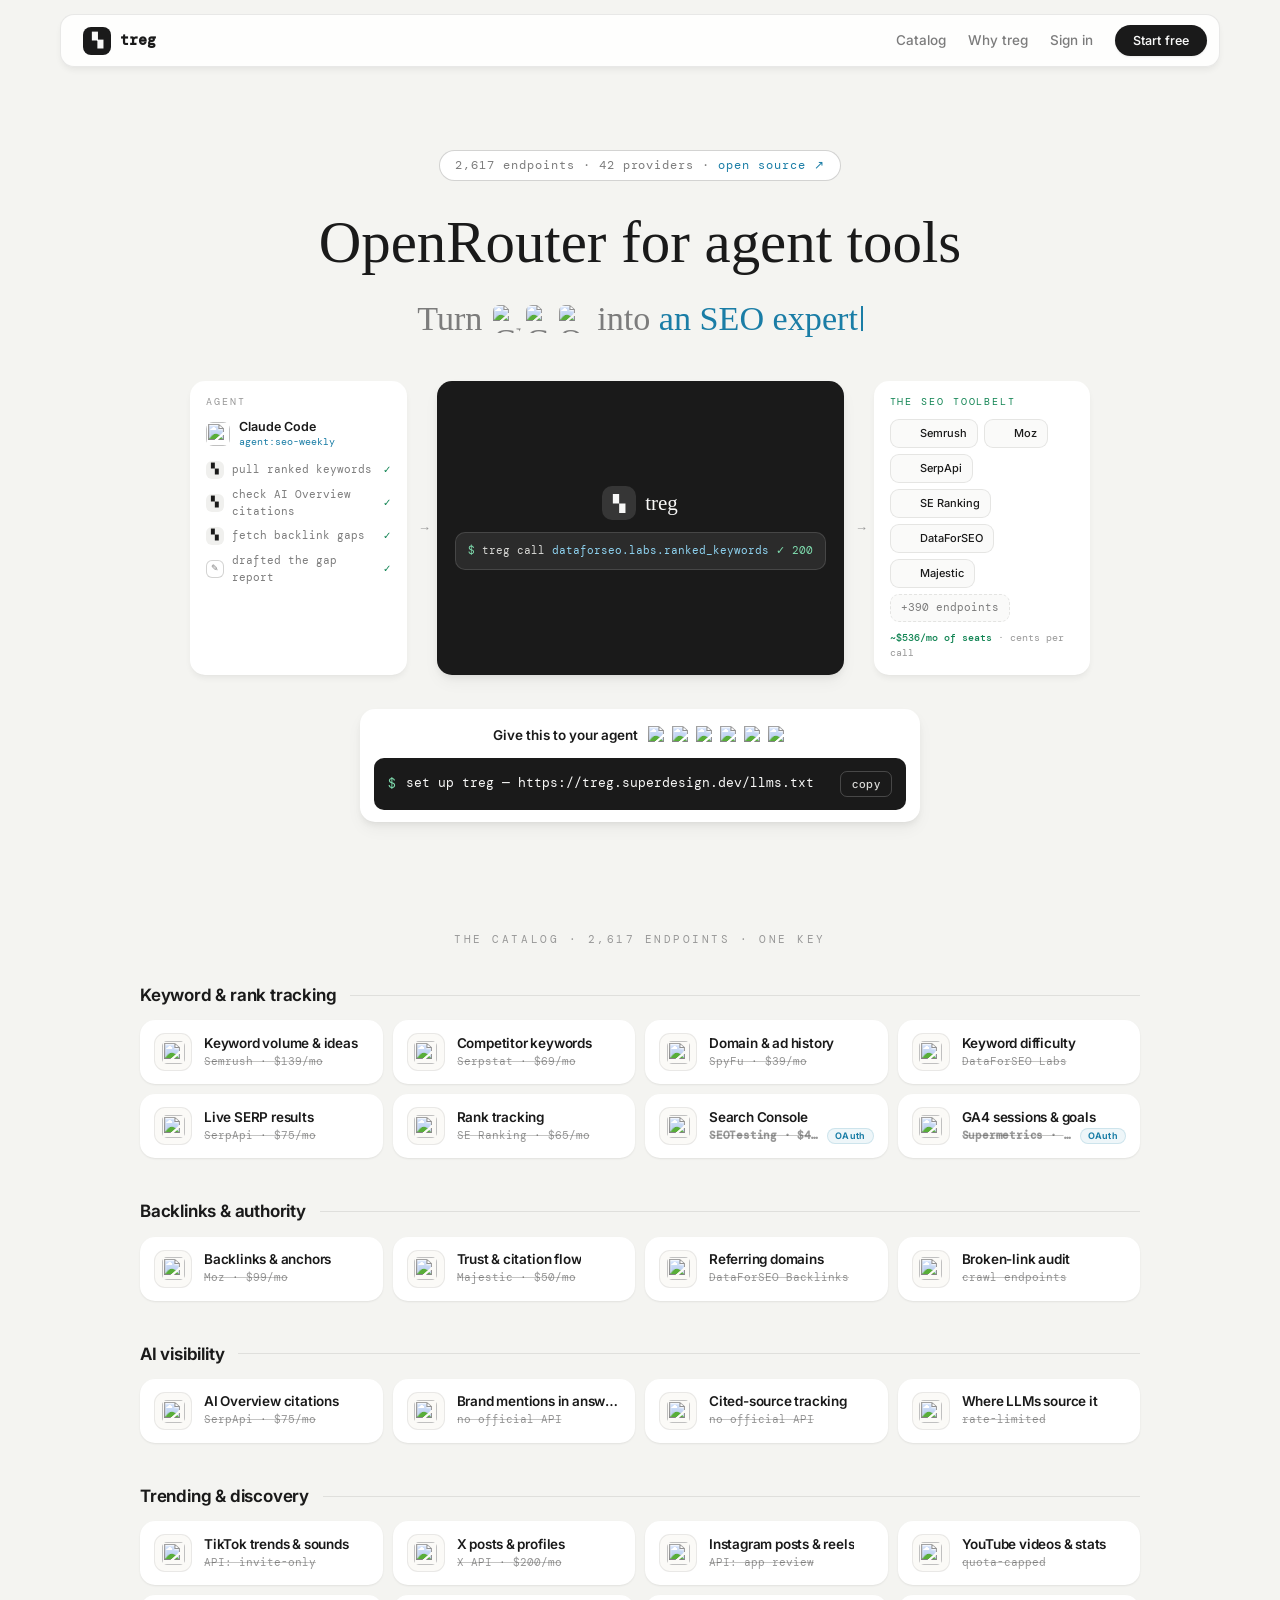
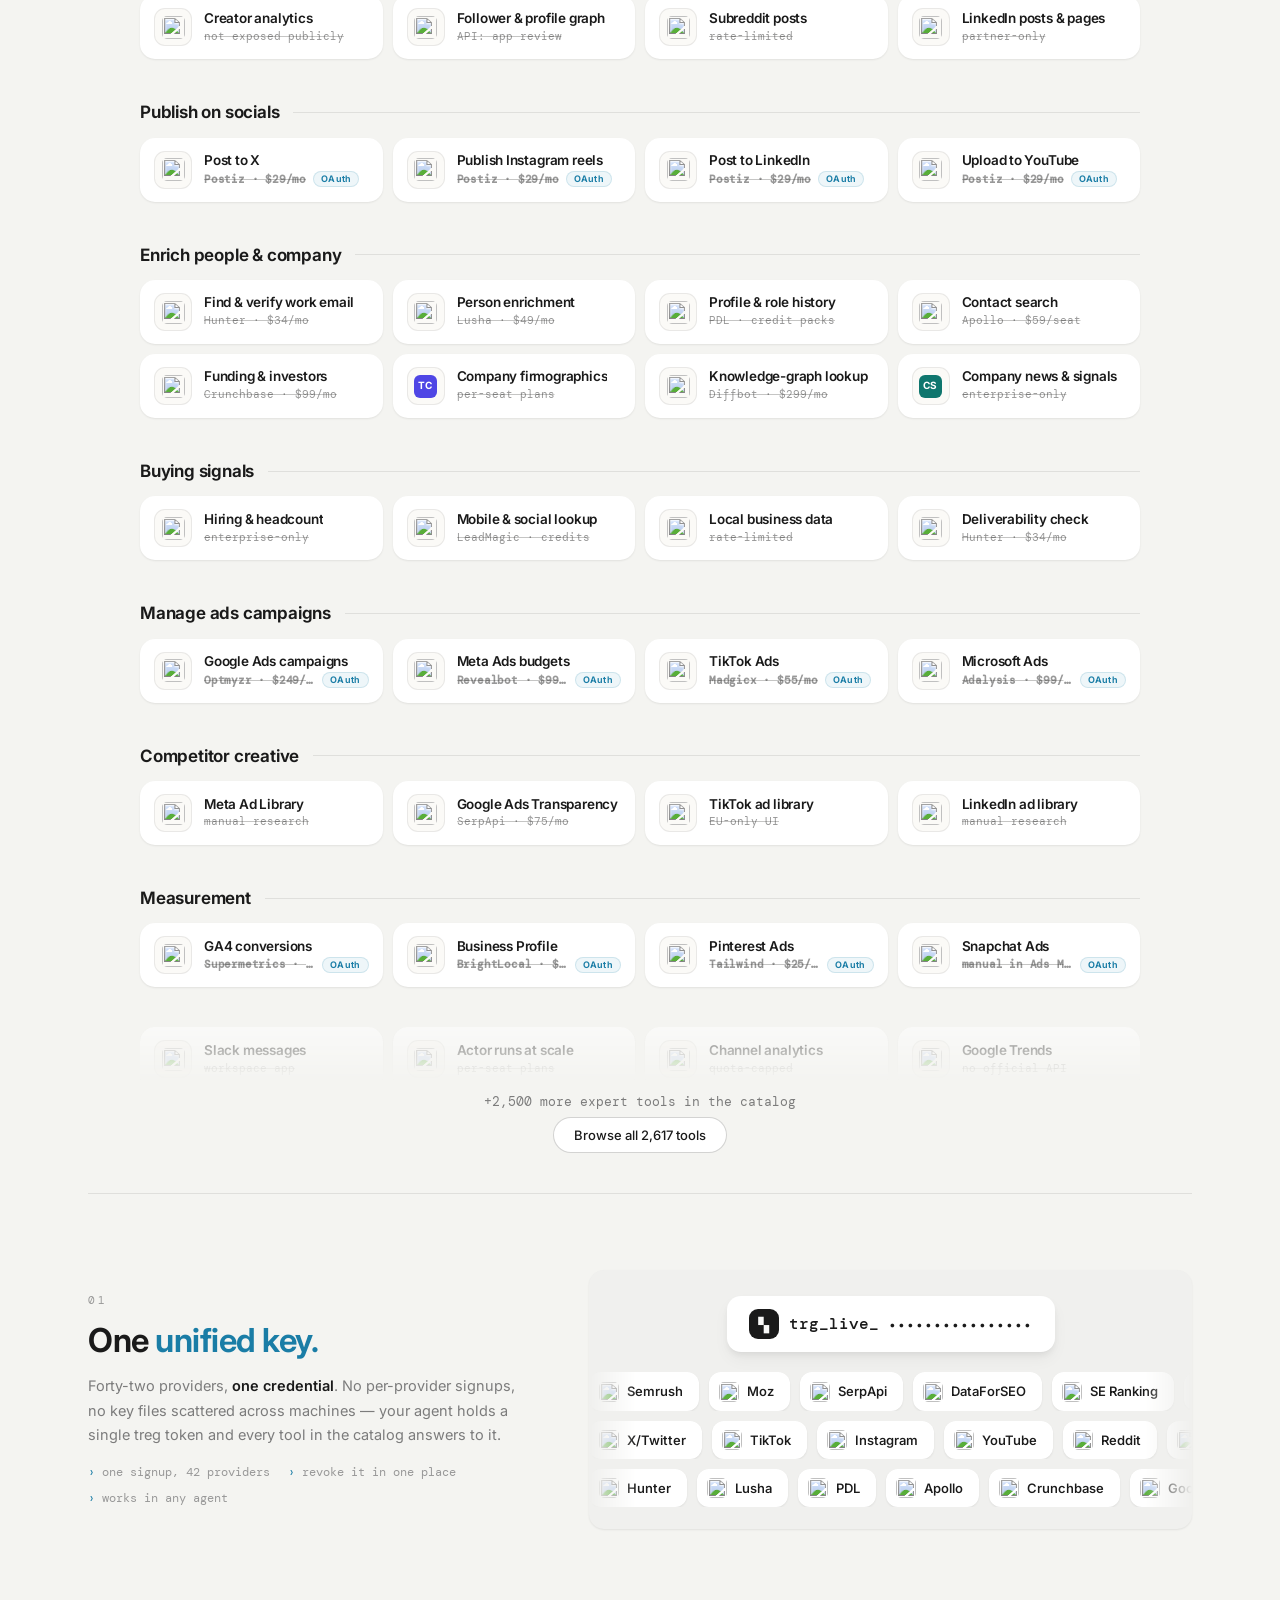
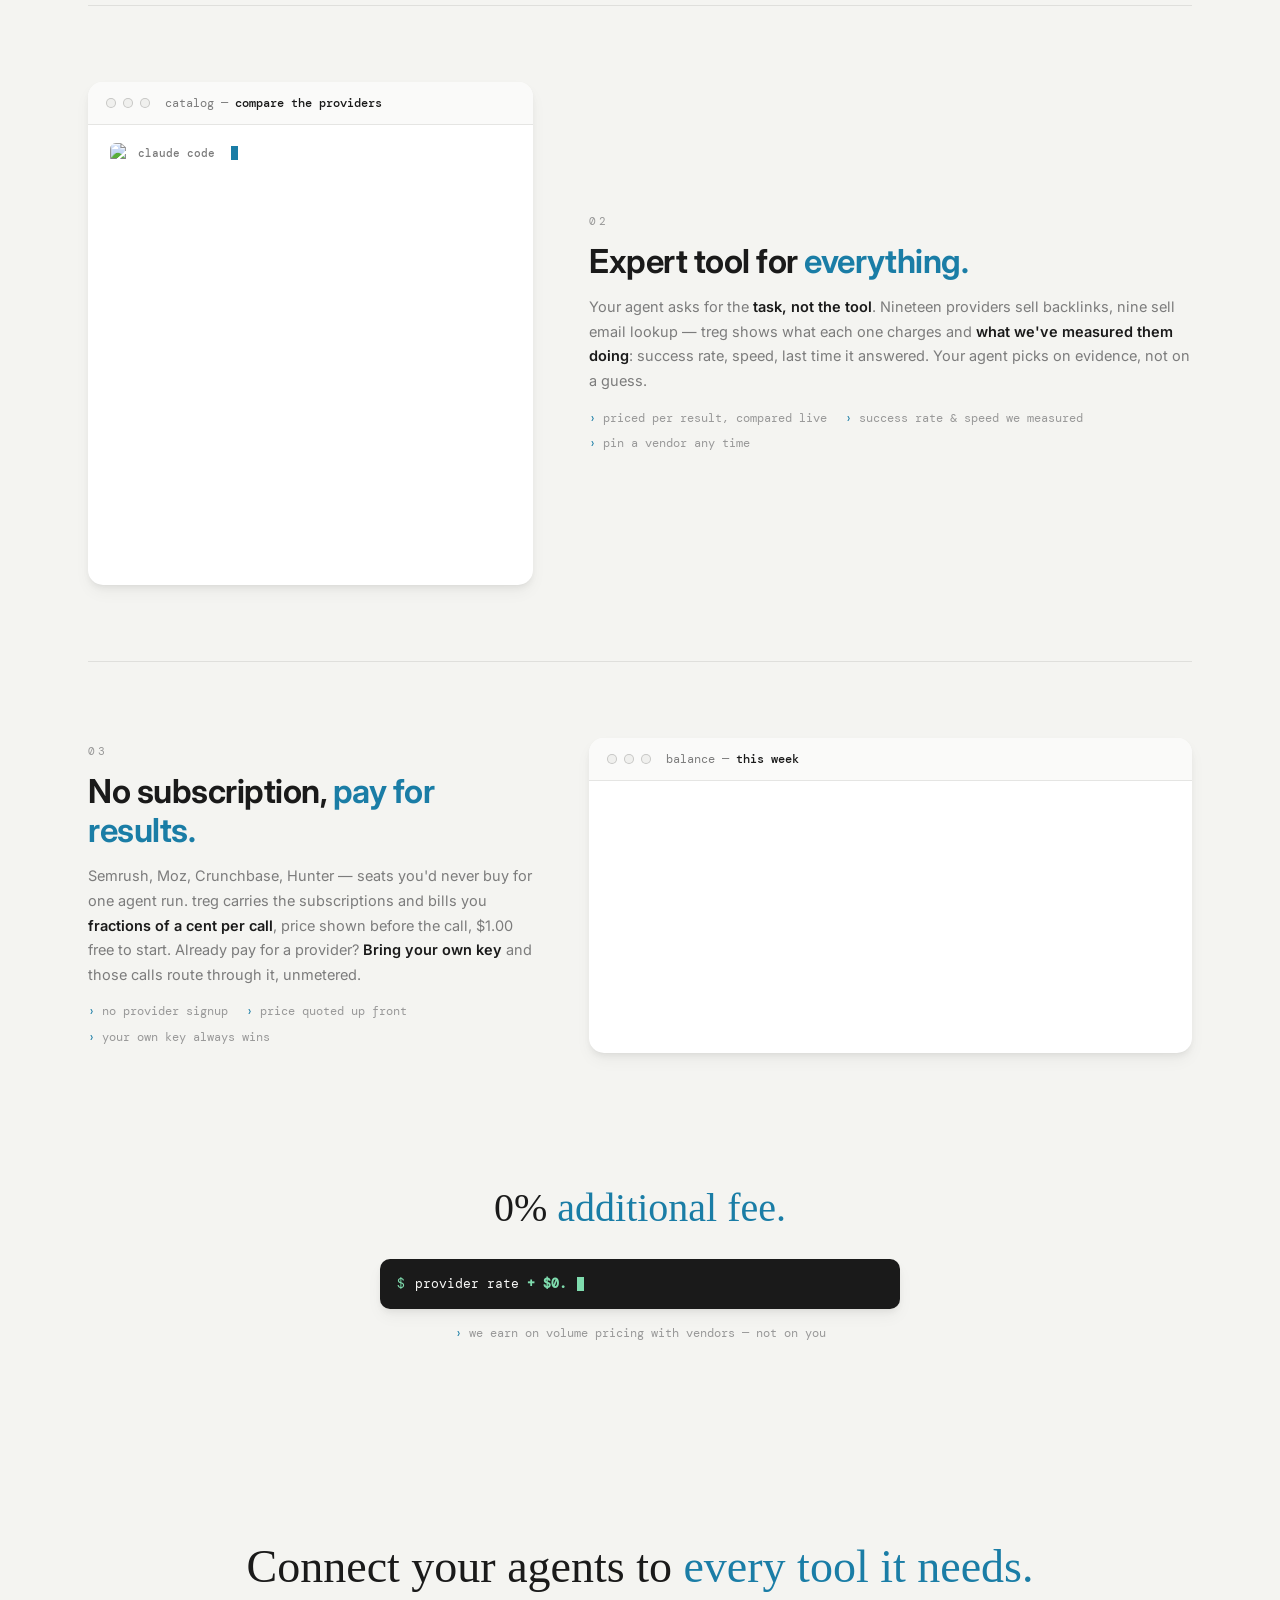
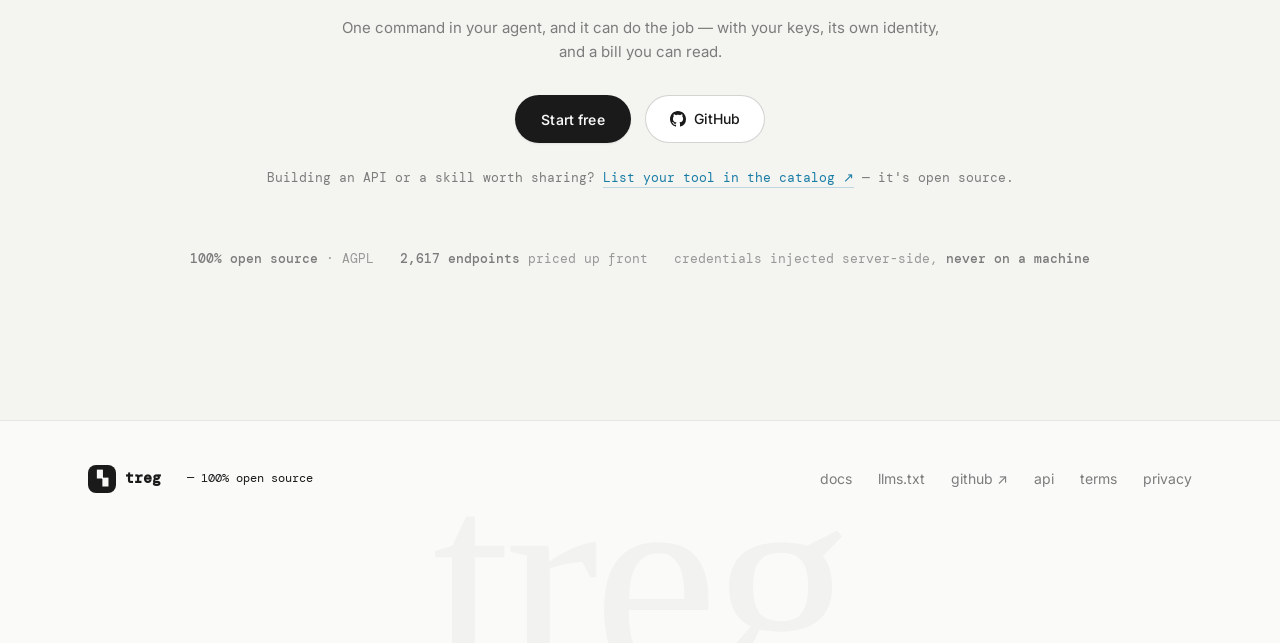
==== commit f8ad5703: "feat(landing): 0% additional fee band after pay-for-results Centered pixel-type headline plus a dark" ====
--- a/src/treg/web/landing.html
+++ b/src/treg/web/landing.html
@@ -265,7 +265,7 @@
   font-weight:550;font-size:13px;color:var(--ink);white-space:nowrap}
 .kw-chip img{width:20px;height:20px;border-radius:5px;object-fit:contain}
 
-/* 03 — capability routing (scripted: ask → match → options pop → scan → pick) */
+/* 03 — capability comparison (scripted: ask → match → options pop → scan → the AGENT picks) */
 .cap{padding:8px 20px 12px}
 .cap-req{display:flex;align-items:center;gap:8px;padding:10px 2px 12px;font-size:12.5px;min-height:42px}
 .cap-req img{width:20px;height:20px;border-radius:6px;flex:none}
@@ -397,6 +397,22 @@
 #lwf{opacity:0;transition:opacity .45s var(--ease-out)}
 #lwf.in{opacity:1}
 
+/* 04 — 0% additional fee: display title + mono equation card */
+.zeroband{padding:56px 0 72px;text-align:center}
+.zeroband h3{font-family:var(--display);font-weight:400;font-size:clamp(26px,3.2vw,40px);
+  line-height:1.15;margin:0}
+.zeroband h3 i{font-style:normal;color:var(--teal)}
+.zeq{max-width:520px;margin:28px auto 0;background:var(--inverse);border-radius:var(--rb);
+  box-shadow:var(--shadow-lg);padding:15px 17px;display:flex;align-items:center;gap:10px;text-align:left}
+.zeq .ps{color:#7fdcae;font-family:var(--mono);font-size:13px;flex:none}
+.zeq code{font-family:var(--mono);font-size:13px;color:var(--inverse-ink);
+  white-space:nowrap;overflow-x:auto;scrollbar-width:none;min-height:1.3em}
+.zeq code::-webkit-scrollbar{display:none}
+.zeq code b{color:#7fdcae;font-weight:700}
+.zcaret{width:7px;height:14px;background:#7fdcae;flex:none;animation:blink 1s steps(1) infinite}
+.zsub{margin-top:16px;font-family:var(--mono);font-size:11.5px;color:var(--muted2)}
+.zsub::before{content:"› ";color:var(--teal)}
+
 /* ================================================================
    CLOSE
    ================================================================ */
@@ -456,6 +472,10 @@
   .pgrid{grid-template-columns:repeat(2,minmax(0,1fr))}
   .ben{grid-template-columns:1fr;gap:26px;padding:56px 0}
   .ben.flip .bentext{order:0}
+  .zeroband{padding:36px 0 56px}
+  .zeq{margin-left:8px;margin-right:8px;padding:13px 14px}
+  .zeq code,.zeq .ps{font-size:11px}
+  .zeq code{white-space:normal;overflow:visible}
   .hero{padding:126px 0 0}
   .roles{margin-top:64px}
 }
@@ -671,11 +691,11 @@
       <div class="bentext">
         <div class="bennum">02</div>
         <h3>Expert tool for <i>everything.</i></h3>
-        <p>Your agent asks for the <b>task, not the tool</b>. Nineteen providers sell backlinks, nine sell email lookup — treg knows the ladder for each scenario and routes every call to the best one that's up.</p>
-        <div class="benmeta"><span>priced per result, compared live</span><span>failover built in</span><span>pin a vendor any time</span></div>
+        <p>Your agent asks for the <b>task, not the tool</b>. Nineteen providers sell backlinks, nine sell email lookup — treg shows what each one charges and <b>what we've measured them doing</b>: success rate, speed, last time it answered. Your agent picks on evidence, not on a guess.</p>
+        <div class="benmeta"><span>priced per result, compared live</span><span>success rate &amp; speed we measured</span><span>pin a vendor any time</span></div>
       </div>
       <div class="win">
-        <div class="wbar"><i></i><i></i><i></i><span class="wt">catalog — <b>capability routing</b></span></div>
+        <div class="wbar"><i></i><i></i><i></i><span class="wt">catalog — <b>compare the providers</b></span></div>
         <div class="cap" id="cap">
           <div class="cap-req"><img src="https://unpkg.com/@lobehub/icons-static-png@latest/light/claudecode-color.png" alt="Claude Code"/><b>claude code</b><code id="capq"></code><span class="capcaret" id="capcaret"></span></div>
           <div class="cap-h"><span class="cap-t" id="capt"></span><span class="cap-n" id="capn"></span></div>
@@ -688,7 +708,7 @@
           </div>
           <div class="cap-res" id="capres"><span class="cr-arr">↩</span><span id="caprestxt"></span></div>
         </div>
-        <div class="wf" id="capwf">✓ your agent never picked a vendor — treg routed it</div>
+        <div class="wf" id="capwf">✓ your agent picked on live data — price, success rate, speed</div>
       </div>
     </div>
 
@@ -711,6 +731,13 @@
         </div>
         <div class="wf" id="lwf">✓ $371/mo of seats → cents per call</div>
       </div>
+    </div>
+
+    <!-- 04 — 0% additional fee -->
+    <div class="zeroband rv" id="zeroband">
+      <h3>0% <i>additional fee.</i></h3>
+      <div class="zeq"><span class="ps">$</span><code id="zeqtxt"></code><span class="zcaret"></span></div>
+      <div class="zsub">we earn on volume pricing with vendors — not on you</div>
     </div>
 
     <!-- BYOK shelf scene — parked 2026-08-05; BYOK now a line in 03. Re-enable by uncommenting. -->
@@ -1066,6 +1093,33 @@
   }),{threshold:.35}).observe(led);
 })();
 
+/* ================================================================
+   the 0% band — the equation types itself out once when it
+   scrolls in; the markup term stays highlighted.
+   ================================================================ */
+(function(){
+  const band=document.getElementById('zeroband'), el=document.getElementById('zeqtxt');
+  if(!band||!el) return;
+  const segs=[{t:'provider rate '},{t:'+ $0.000 markup',b:1},{t:' = your price'}];
+  const total=segs.reduce((n,s)=>n+s.t.length,0);
+  function render(n){
+    let h='',c=0;
+    for(const s of segs){
+      const chunk=s.t.slice(0,Math.max(0,Math.min(s.t.length,n-c)));
+      h+=s.b?'<b>'+chunk+'</b>':chunk; c+=s.t.length;
+    }
+    el.innerHTML=h;
+  }
+  if(REDUCED){ render(total); return; }
+  const io=new IntersectionObserver(es=>es.forEach(e=>{
+    if(!e.isIntersecting) return;
+    io.disconnect();
+    let n=0;
+    const tick=setInterval(()=>{ render(++n); if(n>=total) clearInterval(tick); },38);
+  }),{threshold:.5});
+  io.observe(band);
+})();
+
 /* clicking the hero role jumps into the catalog */
 document.getElementById('roleslot').addEventListener('click',()=>{
   document.getElementById('catalog').scrollIntoView({behavior:'smooth'});
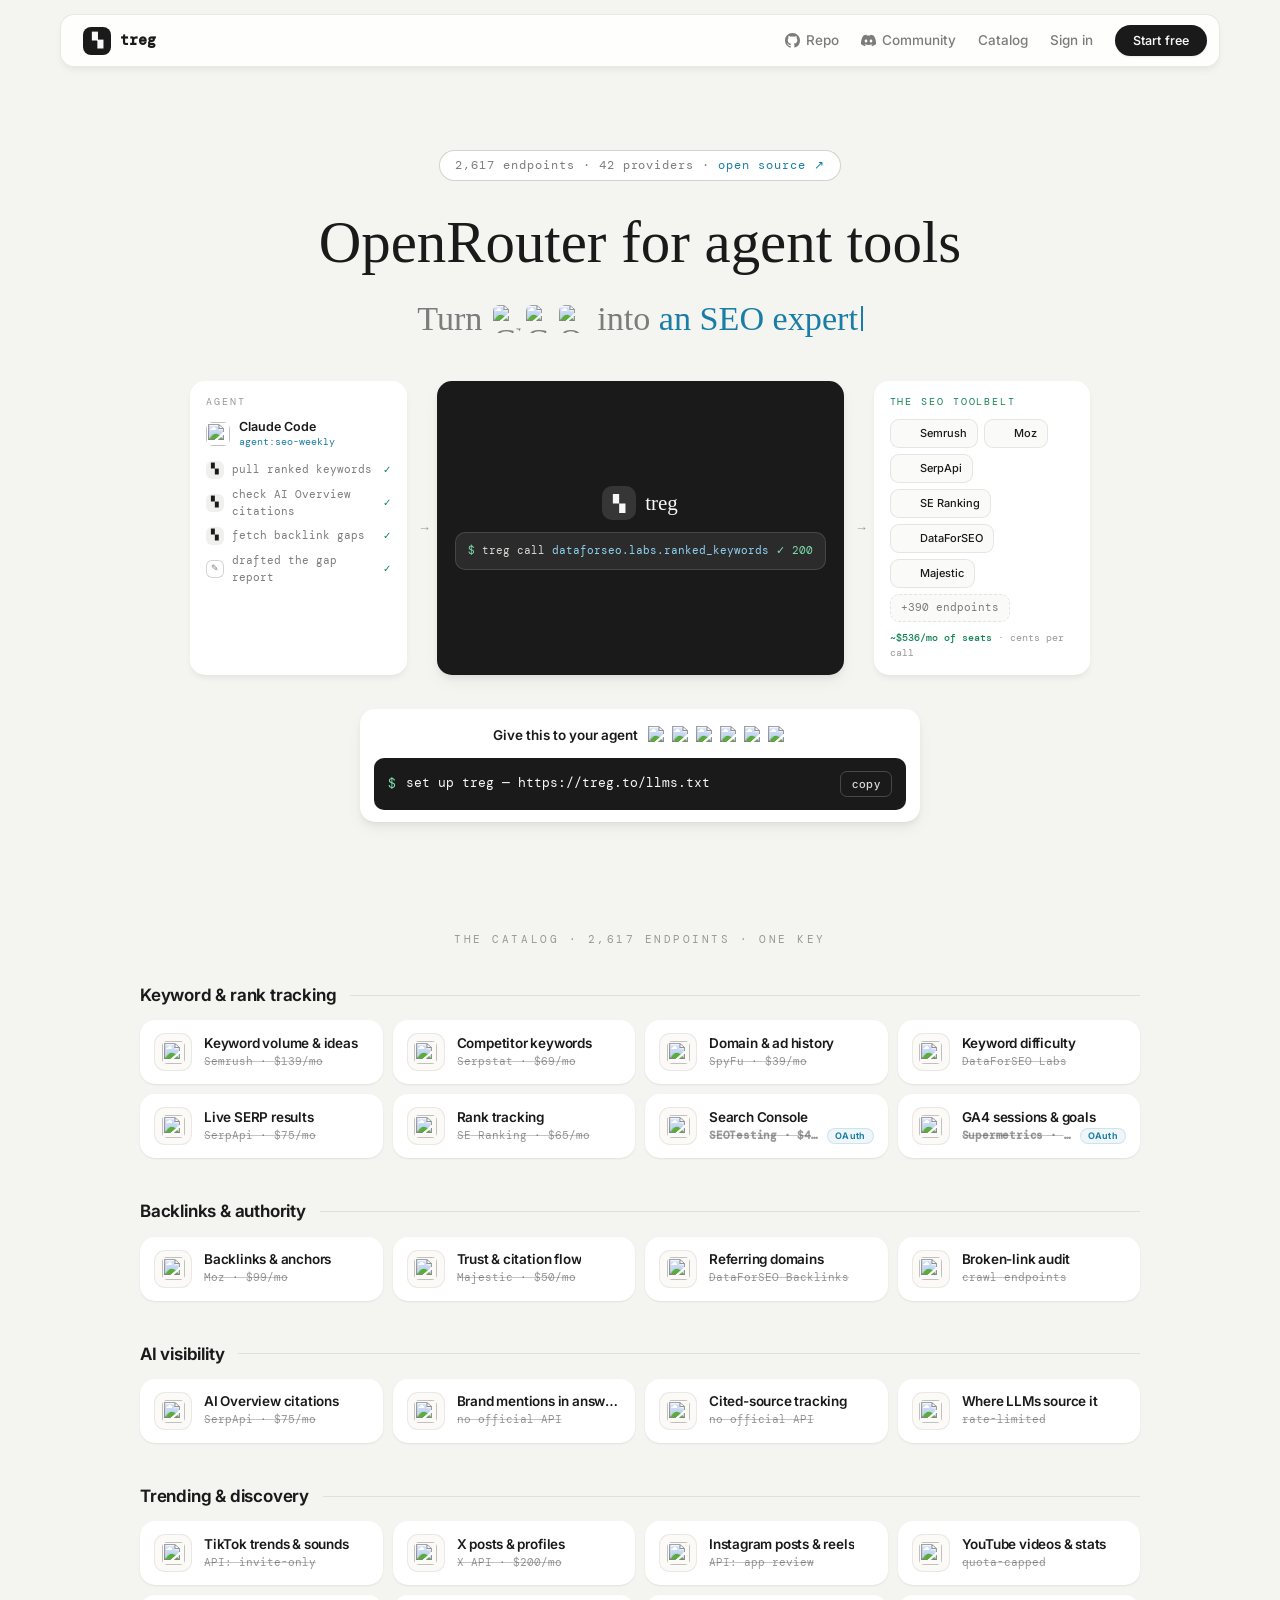
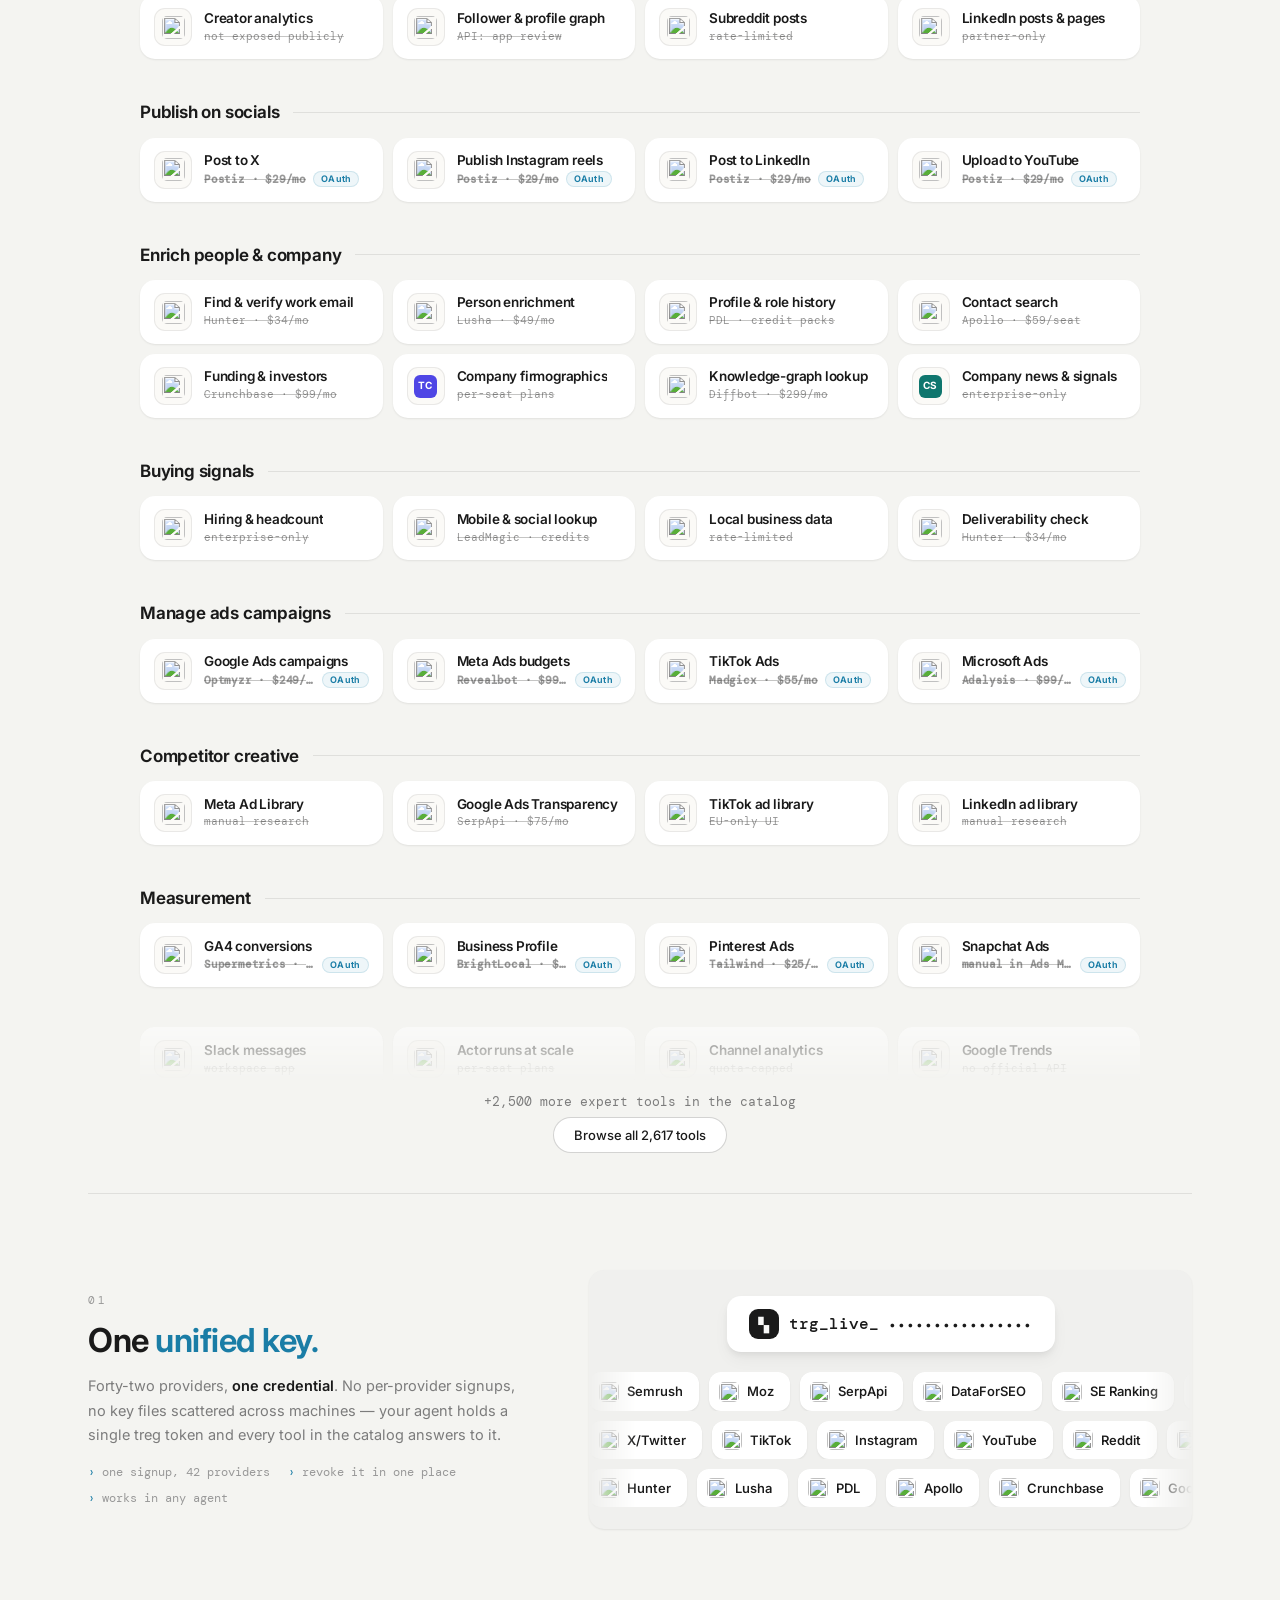
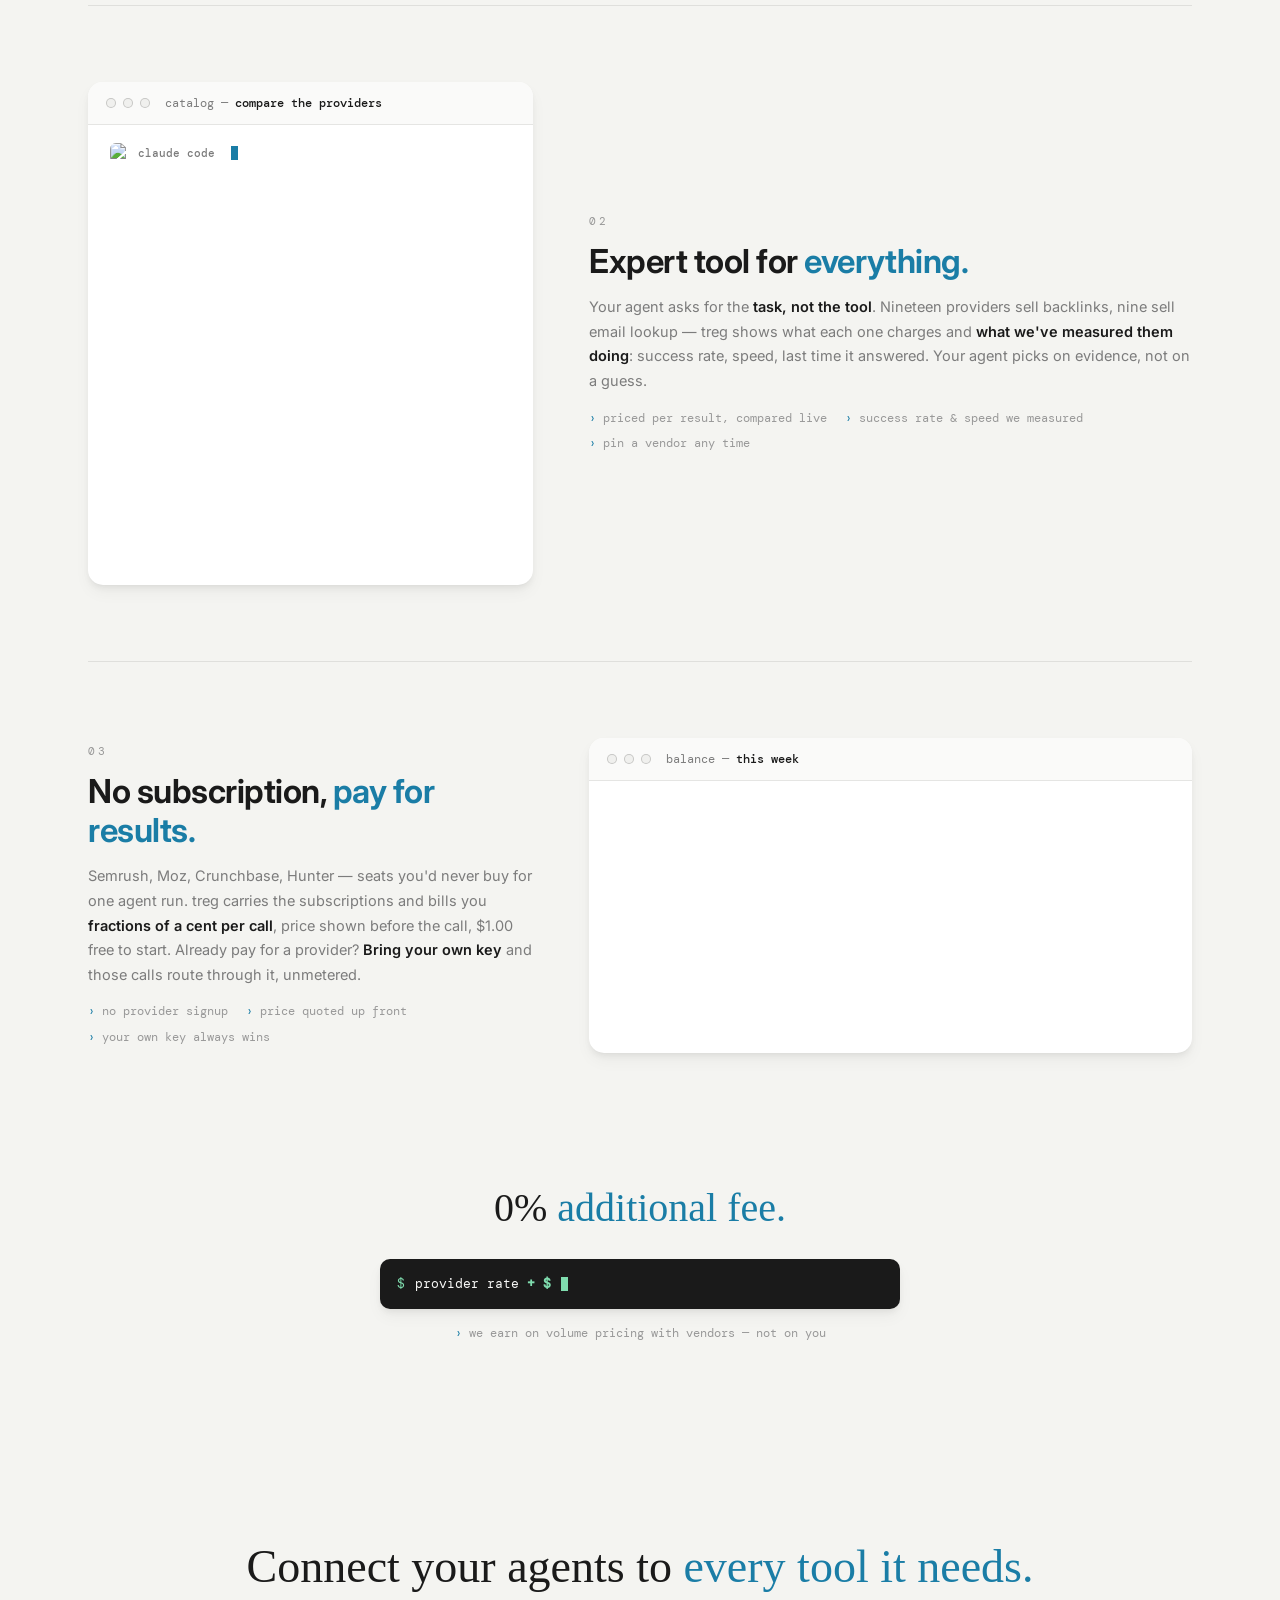
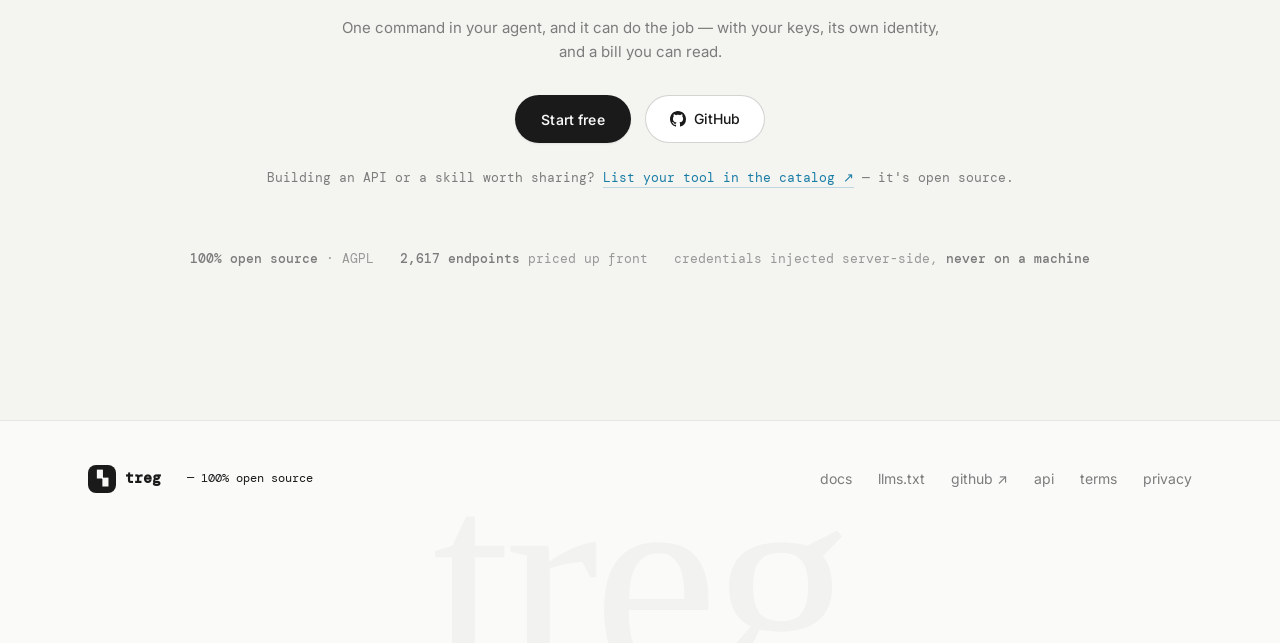
==== commit c9e025f7: "Make the app responsive; add a public, no-login catalog Two things, one branch.  **The dashboard was" ====
--- a/src/treg/web/landing.html
+++ b/src/treg/web/landing.html
@@ -5,6 +5,7 @@
 <meta name="viewport" content="width=device-width,initial-scale=1"/>
 <title>treg — turn your coding agent into an SEO expert, a media buyer, an SDR</title>
 <meta name="description" content="Give your agent the tool catalog for the job. 2,617 endpoints across 42 providers — premium SEO, social, enrichment and ads data, pay as you go. Plus your own keys &amp; skills, and an identity per agent."/>
+<link rel="canonical" href="https://treg.to/"/>
 <link rel="icon" type="image/svg+xml" href="/favicon.svg"/>
 <link rel="preconnect" href="https://fonts.googleapis.com">
 <link rel="preconnect" href="https://fonts.gstatic.com" crossorigin>
@@ -56,6 +57,8 @@
 .nav .links{margin-left:auto;display:flex;align-items:center;gap:22px}
 .nav .links a{font-size:13.5px;font-weight:500;color:var(--muted);cursor:pointer}
 .nav .links a:hover{color:var(--ink)}
+.nav .links a.navico{display:inline-flex;align-items:center;gap:6px}
+.nav .links a.navico svg{width:15px;height:15px;display:block}
 @media(max-width:640px){.nav .links a.hidem{display:none}}
 
 /* buttons — rows.gg: the primary is the inverse fill, emphasis is ink */
@@ -493,8 +496,11 @@
   <nav class="nav">
     <div class="brand"><span class="glyph">▚</span> treg</div>
     <div class="links">
-      <a href="#catalog" class="hidem">Catalog</a>
-      <a href="#why" class="hidem">Why treg</a>
+      <a href="https://github.com/superdesigndev/treg" class="hidem navico" target="_blank" rel="noopener"><svg viewBox="0 0 16 16" aria-hidden="true"><path fill="currentColor" d="M8 0C3.58 0 0 3.58 0 8c0 3.54 2.29 6.53 5.47 7.59.4.07.55-.17.55-.38 0-.19-.01-.82-.01-1.49-2.01.37-2.53-.49-2.69-.94-.09-.23-.48-.94-.82-1.13-.28-.15-.68-.52-.01-.53.63-.01 1.08.58 1.23.82.72 1.21 1.87.87 2.33.66.07-.52.28-.87.51-1.07-1.78-.2-3.64-.89-3.64-3.95 0-.87.31-1.59.82-2.15-.08-.2-.36-1.02.08-2.12 0 0 .67-.21 2.2.82.64-.18 1.32-.27 2-.27s1.36.09 2 .27c1.53-1.04 2.2-.82 2.2-.82.44 1.1.16 1.92.08 2.12.51.56.82 1.27.82 2.15 0 3.07-1.87 3.75-3.65 3.95.29.25.54.73.54 1.48 0 1.07-.01 1.93-.01 2.2 0 .21.15.46.55.38A8.01 8.01 0 0 0 16 8c0-4.42-3.58-8-8-8z"/></svg>Repo</a>
+      <a href="https://discord.gg/6mQYYfFMAn" class="hidem navico" target="_blank" rel="noopener"><svg viewBox="0 0 24 24" aria-hidden="true"><path fill="currentColor" d="M20.32 4.37a19.8 19.8 0 0 0-4.89-1.52.07.07 0 0 0-.08.04c-.21.38-.44.87-.6 1.25a18.3 18.3 0 0 0-5.49 0 12.6 12.6 0 0 0-.61-1.25.08.08 0 0 0-.08-.04 19.7 19.7 0 0 0-4.88 1.52.07.07 0 0 0-.03.03C.53 9.05-.32 13.58.1 18.06c0 .02.01.04.03.05a19.9 19.9 0 0 0 6 3.03.08.08 0 0 0 .08-.03c.46-.63.87-1.3 1.22-2a.08.08 0 0 0-.04-.11 13.1 13.1 0 0 1-1.87-.89.08.08 0 0 1-.01-.13c.13-.09.25-.19.37-.29a.07.07 0 0 1 .08-.01c3.93 1.79 8.18 1.79 12.06 0a.07.07 0 0 1 .08.01c.12.1.24.2.37.29a.08.08 0 0 1-.01.13c-.6.35-1.22.64-1.87.89a.08.08 0 0 0-.04.11c.36.7.77 1.36 1.22 2a.08.08 0 0 0 .08.03 19.8 19.8 0 0 0 6.02-3.03.08.08 0 0 0 .03-.05c.5-5.18-.84-9.67-3.55-13.66a.06.06 0 0 0-.03-.03zM8.02 15.33c-1.18 0-2.16-1.08-2.16-2.42s.96-2.42 2.16-2.42c1.21 0 2.18 1.1 2.16 2.42 0 1.34-.96 2.42-2.16 2.42zm7.97 0c-1.18 0-2.16-1.08-2.16-2.42s.96-2.42 2.16-2.42c1.21 0 2.18 1.1 2.16 2.42 0 1.34-.95 2.42-2.16 2.42z"/></svg>Community</a>
+      <!-- The catalog is the one thing a visitor can inspect BEFORE deciding, so it is a real
+           link in the nav rather than something behind the sign-in. -->
+      <a href="/catalog">Catalog</a>
       <a onclick="openSignin()">Sign in</a>
       <button class="candy sm" onclick="openSignin()">Start free</button>
     </div>
@@ -504,7 +510,7 @@
 <!-- ================= HERO ================= -->
 <section class="hero">
   <div class="wrap">
-    <span class="kicker rv">2,617 endpoints · 42 providers · <a href="https://github.com/superdesigndev/tools-registry" target="_blank" rel="noopener">open source ↗</a></span>
+    <span class="kicker rv">2,617 endpoints · 42 providers · <a href="https://github.com/superdesigndev/treg" target="_blank" rel="noopener">open source ↗</a></span>
 
     <h1 class="hero-h1 rv">
       <span class="grad">OpenRouter for agent tools</span><br>
@@ -546,7 +552,7 @@
       </div>
       <div class="gb-cmd">
         <span class="ps">$</span>
-        <code id="cmd">set up treg — https://treg.superdesign.dev/llms.txt</code>
+        <code id="cmd">set up treg — https://treg.to/llms.txt</code>
         <button id="copybtn" aria-label="Copy command">copy</button>
       </div>
     </div>
@@ -785,10 +791,10 @@
       <p class="sub">One command in your agent, and it can do the job — with your keys, its own identity, and a bill you can read.</p>
       <div style="margin-top:30px;display:flex;gap:14px;justify-content:center;flex-wrap:wrap">
         <button class="candy" onclick="openSignin()">Start free</button>
-        <a class="ghostbtn" href="https://github.com/superdesigndev/tools-registry" target="_blank" rel="noopener">
+        <a class="ghostbtn" href="https://github.com/superdesigndev/treg" target="_blank" rel="noopener">
           <svg width="16" height="16" viewBox="0 0 16 16" fill="currentColor" aria-hidden="true"><path d="M8 0C3.58 0 0 3.58 0 8c0 3.54 2.29 6.53 5.47 7.59.4.07.55-.17.55-.38 0-.19-.01-.82-.01-1.49-2.01.37-2.53-.49-2.69-.94-.09-.23-.48-.94-.82-1.13-.28-.15-.68-.52-.01-.53.63-.01 1.08.58 1.23.82.72 1.21 1.87.87 2.33.66.07-.52.28-.87.51-1.07-1.78-.2-3.64-.89-3.64-3.95 0-.87.31-1.59.82-2.15-.08-.2-.36-1.02.08-2.12 0 0 .67-.21 2.2.82.64-.18 1.32-.27 2-.27s1.36.09 2 .27c1.53-1.04 2.2-.82 2.2-.82.44 1.1.16 1.92.08 2.12.51.56.82 1.27.82 2.15 0 3.07-1.87 3.75-3.65 3.95.29.25.54.73.54 1.48 0 1.07-.01 1.93-.01 2.2 0 .21.15.46.55.38A8.01 8.01 0 0 0 16 8c0-4.42-3.58-8-8-8z"/></svg> GitHub</a>
       </div>
-      <p class="listyours">Building an API or a skill worth sharing? <a href="https://github.com/superdesigndev/tools-registry" target="_blank" rel="noopener">List your tool in the catalog ↗</a> — it's open source.</p>
+      <p class="listyours">Building an API or a skill worth sharing? <a href="https://github.com/superdesigndev/treg" target="_blank" rel="noopener">List your tool in the catalog ↗</a> — it's open source.</p>
     </div>
     <div class="trustline rv">
       <span><b>100% open source</b> · AGPL</span>
@@ -803,7 +809,7 @@
     <div class="brand"><span class="glyph">▚</span> treg</div>
     <span style="font-family:var(--mono);font-size:12px">— 100% open source</span>
     <span class="sp"></span>
-    <a href="/tutorial">docs</a><a href="/llms.txt">llms.txt</a><a href="https://github.com/superdesigndev/tools-registry" target="_blank" rel="noopener">github ↗</a><a href="/docs">api</a><a href="/terms">terms</a><a href="/privacy">privacy</a>
+    <a href="/tutorial">docs</a><a href="/llms.txt">llms.txt</a><a href="https://github.com/superdesigndev/treg" target="_blank" rel="noopener">github ↗</a><a href="/docs">api</a><a href="/terms">terms</a><a href="/privacy">privacy</a>
   </div>
   <div class="watermark">treg</div>
 </footer>
@@ -1192,5 +1198,20 @@
     <div class="err" id="em-err"></div>
   </div>
 </div>
+<script>
+// Support chat (Intercom), anonymous visitor mode — loads ONLY when this deployment configured an
+// app id (/meta.intercom_app_id); self-hosted instances serve "" and nothing loads. No id is
+// hardcoded here on purpose: the page is the same bytes for every deployment.
+(function(){
+  fetch('/meta').then(function(r){return r.json();}).then(function(m){
+    var app=m&&m.intercom_app_id; if(!app) return;
+    window.intercomSettings={app_id:app};
+    var i=function(){i.c(arguments)}; i.q=[]; i.c=function(a){i.q.push(a)};
+    if(!window.Intercom) window.Intercom=i;
+    var s=document.createElement('script'); s.async=true;
+    s.src='https://widget.intercom.io/widget/'+app; document.head.appendChild(s);  // loader auto-boots from intercomSettings
+  }).catch(function(){});
+})();
+</script>
 </body>
 </html>
